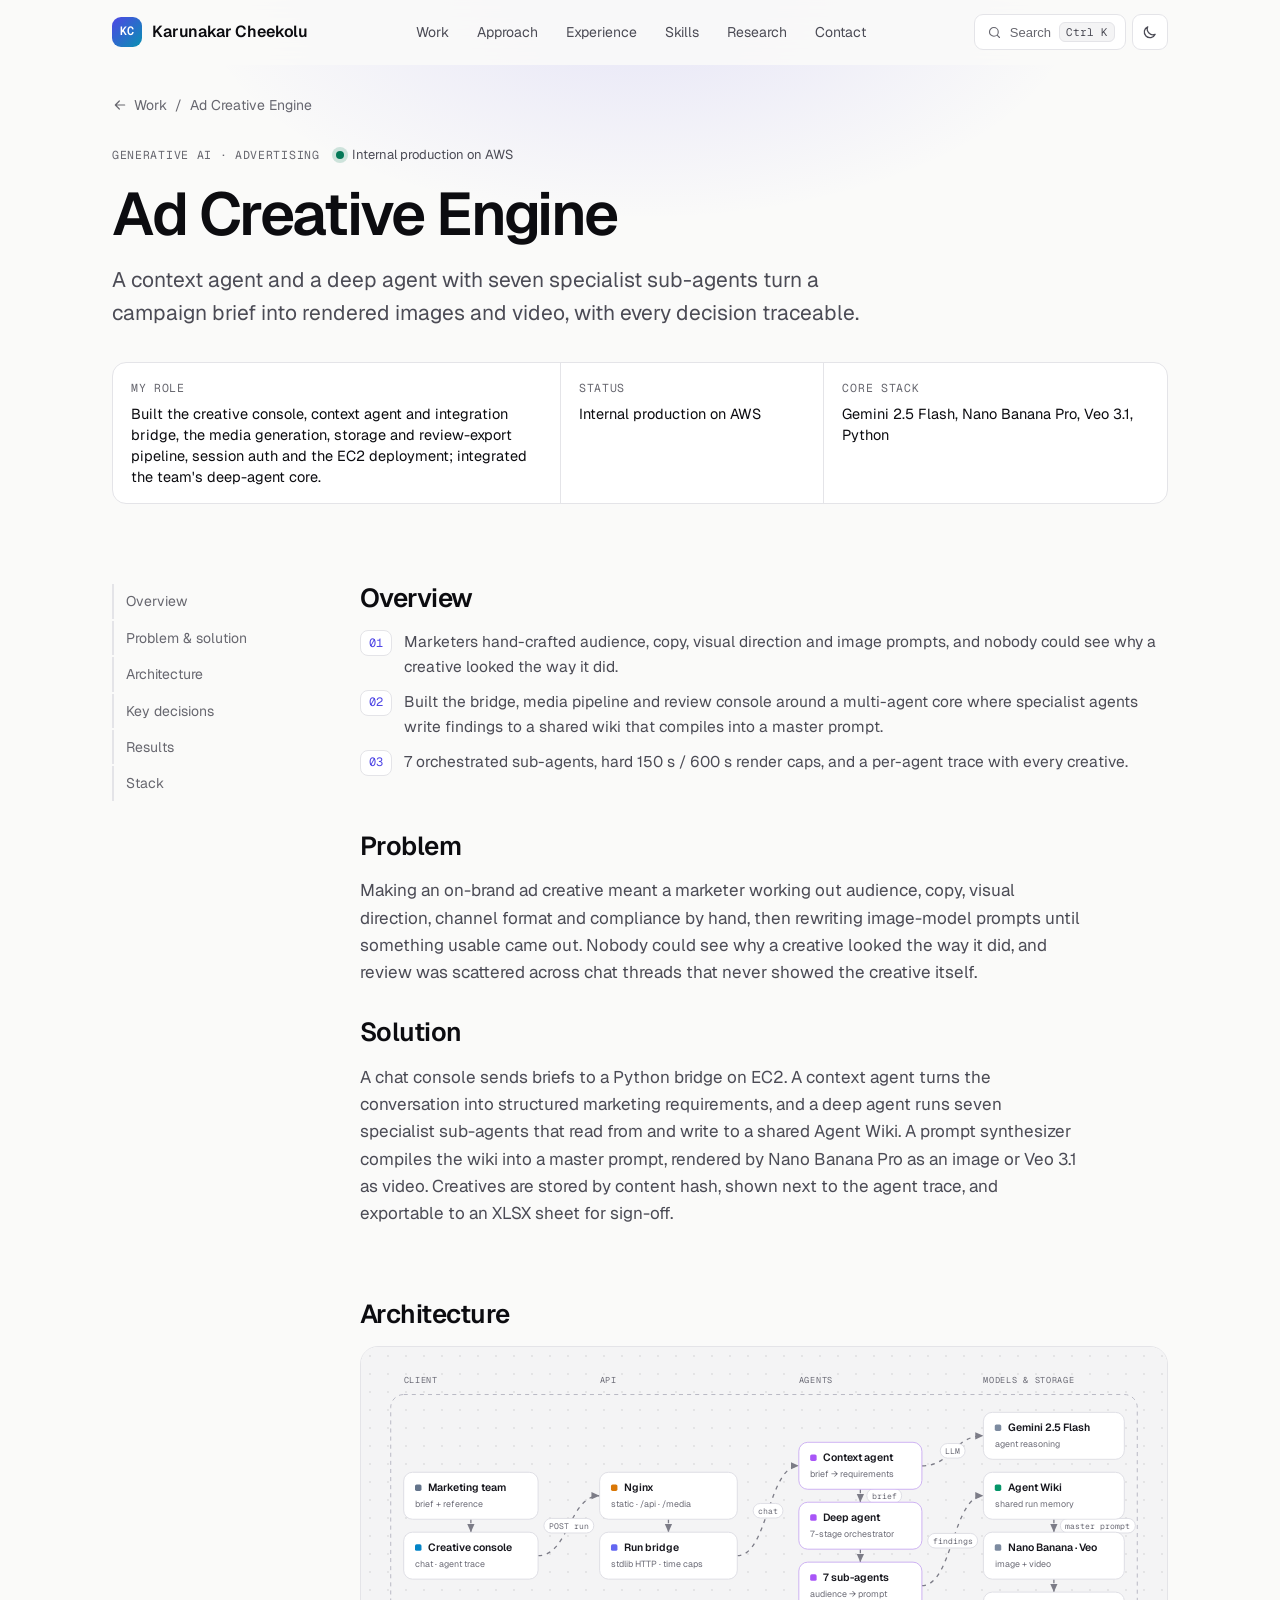
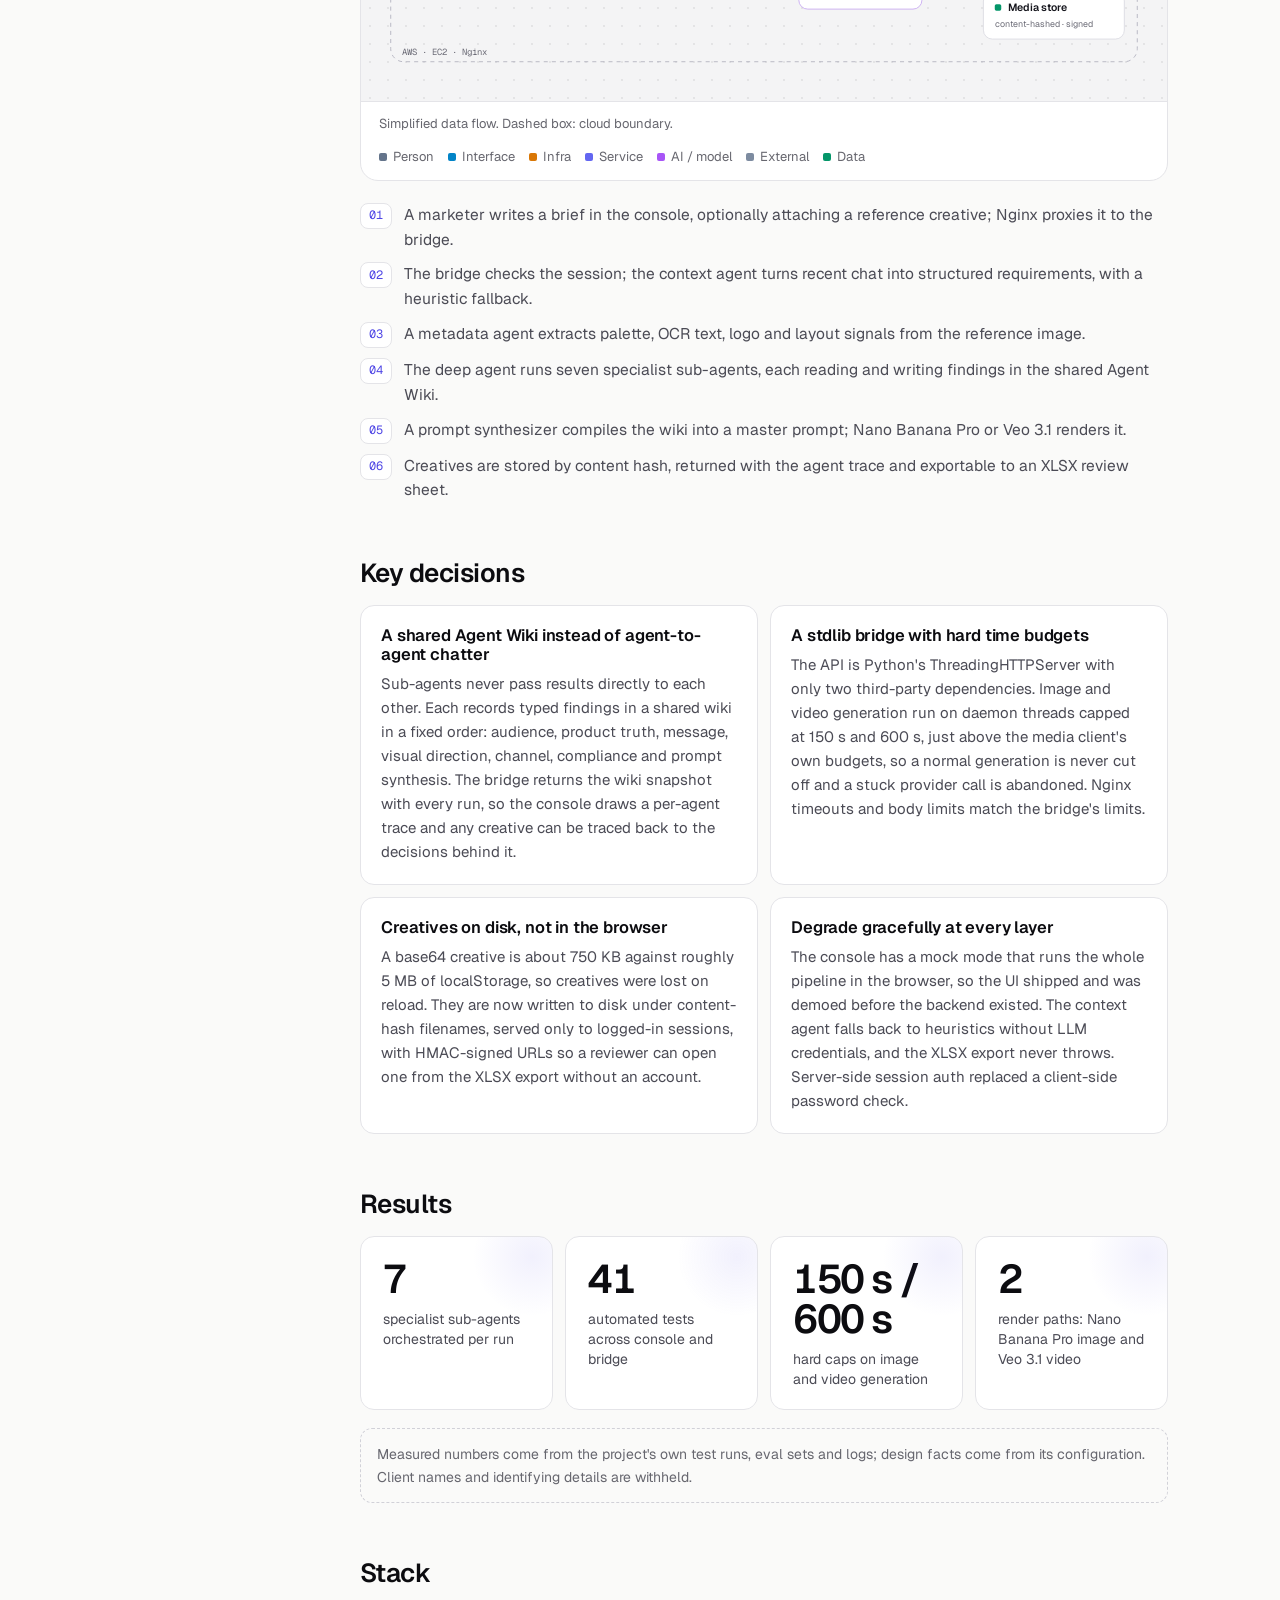
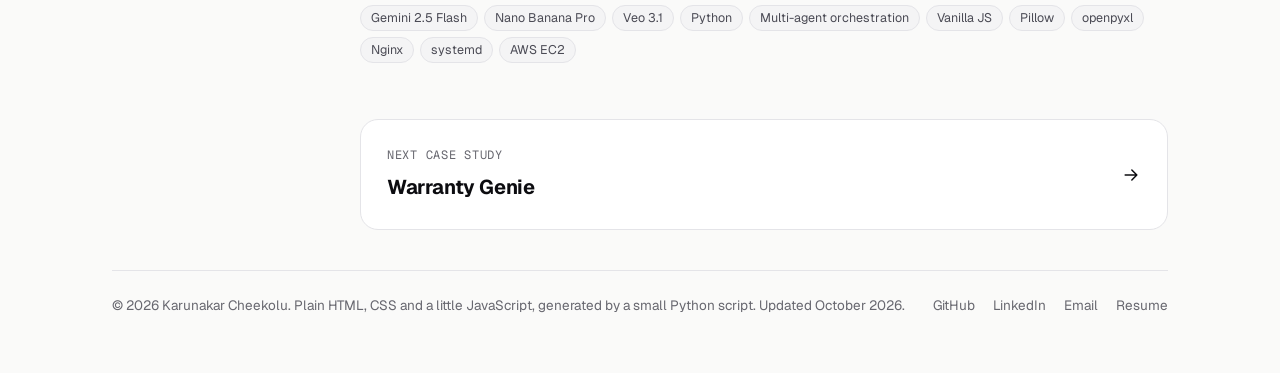
==== work/ad-creative-engine/index.html @ 8e0eed98 "Rebuild portfolio: case studies, architecture diagrams, light/dark theme Replace the placeholder tem" ====
<!doctype html>
<html lang="en" class="no-js">
<head>
<meta charset="utf-8">
<meta name="viewport" content="width=device-width, initial-scale=1">
<script>(function(){var d=document.documentElement;d.className=d.className.replace('no-js','js');var t=null;try{t=new URLSearchParams(location.search).get('theme')||localStorage.getItem('theme');}catch(e){}if(t==='dark'||t==='light'){d.setAttribute('data-theme',t);d.style.colorScheme=t;}setTimeout(function(){if(!window.__kc){d.classList.remove('js');d.classList.add('no-js');}},2500);})();</script>
<title>Ad Creative Engine: multi-agent ads | Karunakar Cheekolu</title>
<meta name="description" content="A context agent and a deep agent with seven specialist sub-agents turn a campaign brief into rendered images and video, with every decision traceable.">
<meta name="author" content="Karunakar Cheekolu">
<link rel="canonical" href="https://karun-ch.github.io/work/ad-creative-engine/">
<meta property="og:url" content="https://karun-ch.github.io/work/ad-creative-engine/">
<meta name="color-scheme" content="light dark">
<meta name="theme-color" media="(prefers-color-scheme: light)" content="#fafaf9">
<meta name="theme-color" media="(prefers-color-scheme: dark)" content="#09090b">
<meta name="referrer" content="strict-origin-when-cross-origin">
<meta property="og:type" content="article">
<meta property="og:site_name" content="Karunakar Cheekolu">
<meta property="og:locale" content="en_US">
<meta property="og:title" content="Ad Creative Engine: A multi-agent pipeline from a one-line brief to review-ready creatives">
<meta property="og:description" content="A context agent and a deep agent with seven specialist sub-agents turn a campaign brief into rendered images and video, with every decision traceable.">
<meta property="og:image" content="https://karun-ch.github.io/assets/og/ad-creative-engine.png">
<meta property="og:image:type" content="image/png">
<meta property="og:image:width" content="1200">
<meta property="og:image:height" content="630">
<meta property="og:image:alt" content="Ad Creative Engine case study by Karunakar Cheekolu">
<meta property="article:published_time" content="2026-10-21">
<meta property="article:modified_time" content="2026-10-21">
<meta property="article:author" content="https://karun-ch.github.io/">
<meta name="twitter:card" content="summary_large_image">
<meta name="twitter:title" content="Ad Creative Engine: A multi-agent pipeline from a one-line brief to review-ready creatives">
<meta name="twitter:description" content="A context agent and a deep agent with seven specialist sub-agents turn a campaign brief into rendered images and video, with every decision traceable.">
<meta name="twitter:image" content="https://karun-ch.github.io/assets/og/ad-creative-engine.png">
<meta name="twitter:image:alt" content="Ad Creative Engine case study by Karunakar Cheekolu">
<link rel="icon" href="/favicon.ico" sizes="48x48">
<link rel="icon" href="/favicon.svg" type="image/svg+xml">
<link rel="apple-touch-icon" href="/apple-touch-icon.png">
<link rel="manifest" href="/site.webmanifest">
<link rel="preconnect" href="https://fonts.googleapis.com">
<link rel="preconnect" href="https://fonts.gstatic.com" crossorigin>
<link rel="preload" as="style" href="https://fonts.googleapis.com/css2?family=Geist:wght@400..700&family=Geist+Mono:wght@400..600&family=Instrument+Serif:ital@1&display=swap" onload="this.onload=null;this.rel='stylesheet'">
<noscript><link rel="stylesheet" href="https://fonts.googleapis.com/css2?family=Geist:wght@400..700&family=Geist+Mono:wght@400..600&family=Instrument+Serif:ital@1&display=swap"></noscript>
<link rel="stylesheet" href="/assets/css/style.css?v=08e295df">
<script type="application/ld+json">{"@context": "https://schema.org", "@graph": [{"@type": "TechArticle", "headline": "Ad Creative Engine: A multi-agent pipeline from a one-line brief to review-ready creatives", "description": "A context agent and a deep agent with seven specialist sub-agents turn a campaign brief into rendered images and video, with every decision traceable.", "url": "https://karun-ch.github.io/work/ad-creative-engine/", "mainEntityOfPage": "https://karun-ch.github.io/work/ad-creative-engine/", "inLanguage": "en", "datePublished": "2026-10-21", "dateModified": "2026-10-21", "image": "https://karun-ch.github.io/assets/og/ad-creative-engine.png", "author": {"@type": "Person", "@id": "https://karun-ch.github.io/#person", "name": "Karunakar Cheekolu", "url": "https://karun-ch.github.io/"}, "about": [{"@type": "Thing", "name": "Generative AI"}, {"@type": "Thing", "name": "Advertising"}], "keywords": ["Gemini 2.5 Flash", "Nano Banana Pro", "Veo 3.1", "Python", "Multi-agent orchestration", "Vanilla JS", "Pillow", "openpyxl", "Nginx", "systemd"]}, {"@type": "BreadcrumbList", "itemListElement": [{"@type": "ListItem", "position": 1, "name": "Home", "item": "https://karun-ch.github.io/"}, {"@type": "ListItem", "position": 2, "name": "Ad Creative Engine", "item": "https://karun-ch.github.io/work/ad-creative-engine/"}]}]}</script>
</head>
<body>
<a class="skip" href="#main">Skip to content</a>
<header class="nav">
  <div class="container nav-inner">
    <a class="brand" href="/" aria-label="Karunakar Cheekolu, home"><span class="brand-mark" aria-hidden="true">KC</span><span>Karunakar Cheekolu</span></a>
    <nav aria-label="Primary"><ul class="nav-links" id="nav-links"><li><a href="/#work" data-section="work">Work</a></li><li><a href="/#approach" data-section="approach">Approach</a></li><li><a href="/#experience" data-section="experience">Experience</a></li><li><a href="/#skills" data-section="skills">Skills</a></li><li><a href="/#writing" data-section="writing">Research</a></li><li><a href="/#contact" data-section="contact">Contact</a></li></ul></nav>
    <div class="nav-actions">
      <button class="kbd-btn" type="button" data-cmdk-open aria-label="Search" aria-keyshortcuts="Control+K Meta+K"><svg viewBox="0 0 24 24" fill="none" stroke="currentColor" stroke-width="1.8" stroke-linecap="round" stroke-linejoin="round" aria-hidden="true"><circle cx="11" cy="11" r="7"/><path d="m20 20-3.5-3.5"/></svg><span class="lbl">Search</span><kbd>Ctrl K</kbd></button>
      <button class="icon-btn" type="button" data-theme-toggle aria-label="Dark theme" aria-pressed="false"><span class="theme-icon-light"><svg viewBox="0 0 24 24" fill="none" stroke="currentColor" stroke-width="1.8" stroke-linecap="round" stroke-linejoin="round" aria-hidden="true"><path d="M20 14.5A8 8 0 0 1 9.5 4 8 8 0 1 0 20 14.5Z"/></svg></span><span class="theme-icon-dark"><svg viewBox="0 0 24 24" fill="none" stroke="currentColor" stroke-width="1.8" stroke-linecap="round" stroke-linejoin="round" aria-hidden="true"><circle cx="12" cy="12" r="4"/><path d="M12 2v2M12 20v2M4.9 4.9l1.4 1.4M17.7 17.7l1.4 1.4M2 12h2M20 12h2M4.9 19.1l1.4-1.4M17.7 6.3l1.4-1.4"/></svg></span></button>
      <button class="icon-btn menu-btn" type="button" data-menu aria-controls="nav-links" aria-expanded="false" aria-label="Menu"><svg viewBox="0 0 24 24" fill="none" stroke="currentColor" stroke-width="1.8" stroke-linecap="round" stroke-linejoin="round" aria-hidden="true"><path d="M4 7h16M4 12h16M4 17h16"/></svg></button>
    </div>
  </div>
</header>
<main id="main">
<div class="container">
  <nav class="crumbs" aria-label="Breadcrumb"><a href="/#work"><svg viewBox="0 0 24 24" fill="none" stroke="currentColor" stroke-width="1.8" stroke-linecap="round" stroke-linejoin="round" aria-hidden="true"><path d="M19 12H5M11 18l-6-6 6-6"/></svg>Work</a><span aria-hidden="true">/</span><span aria-current="page">Ad Creative Engine</span></nav>
  <header class="case-hero">
    <div class="card-top" style="justify-content:flex-start;gap:16px;flex-wrap:wrap"><span class="card-domain">Generative AI · Advertising</span><span class="status"><span class="dot" aria-hidden="true"></span>Internal production on AWS</span></div>
    <h1>Ad Creative Engine</h1>
    <p class="tagline">A context agent and a deep agent with seven specialist sub-agents turn a campaign brief into rendered images and video, with every decision traceable.</p>
    <dl class="case-meta">
      <div><dt>My role</dt><dd>Built the creative console, context agent and integration bridge, the media generation, storage and review-export pipeline, session auth and the EC2 deployment; integrated the team&#x27;s deep-agent core.</dd></div>
      <div><dt>Status</dt><dd>Internal production on AWS</dd></div>
      <div><dt>Core stack</dt><dd>Gemini 2.5 Flash, Nano Banana Pro, Veo 3.1, Python</dd></div>
    </dl>
  </header>
  <div class="case-layout">
    <nav class="toc" aria-label="On this page"><a href="#overview" data-section="overview">Overview</a><a href="#problem" data-section="problem">Problem & solution</a><a href="#architecture" data-section="architecture">Architecture</a><a href="#decisions" data-section="decisions">Key decisions</a><a href="#results" data-section="results">Results</a><a href="#stack" data-section="stack">Stack</a></nav>
    <div>
      <section class="case-section" id="overview" style="padding-top:0"><h2>Overview</h2><ul class="flow" style="margin-top:0"><li>Marketers hand-crafted audience, copy, visual direction and image prompts, and nobody could see why a creative looked the way it did.</li><li>Built the bridge, media pipeline and review console around a multi-agent core where specialist agents write findings to a shared wiki that compiles into a master prompt.</li><li>7 orchestrated sub-agents, hard 150 s / 600 s render caps, and a per-agent trace with every creative.</li></ul></section>
      <section class="case-section" id="problem" style="padding-top:0"><h2>Problem</h2><p>Making an on-brand ad creative meant a marketer working out audience, copy, visual direction, channel format and compliance by hand, then rewriting image-model prompts until something usable came out. Nobody could see why a creative looked the way it did, and review was scattered across chat threads that never showed the creative itself.</p><h2 style="margin-top:32px">Solution</h2><p>A chat console sends briefs to a Python bridge on EC2. A context agent turns the conversation into structured marketing requirements, and a deep agent runs seven specialist sub-agents that read from and write to a shared Agent Wiki. A prompt synthesizer compiles the wiki into a master prompt, rendered by Nano Banana Pro as an image or Veo 3.1 as video. Creatives are stored by content hash, shown next to the agent trace, and exportable to an XLSX sheet for sign-off.</p></section>
      <section class="case-section" id="architecture" style="padding-top:0">
        <h2>Architecture</h2>
        <figure class="figure">
          <div class="figure-body" tabindex="0" role="region" aria-label="Ad Creative Engine architecture diagram, scrolls horizontally on small screens"><svg class="arch" viewBox="0 0 946 388" role="img" aria-labelledby="t-ad-creative-engine d-ad-creative-engine"><title id="t-ad-creative-engine">Ad Creative Engine architecture</title><desc id="d-ad-creative-engine">Data flow: Marketing team (person) to Creative console (interface); Creative console (interface) to Nginx (infrastructure) (POST run); Nginx (infrastructure) to Run bridge (service); Run bridge (service) to Context agent (AI model) (chat); Context agent (AI model) to Deep agent (AI model) (brief); Deep agent (AI model) to 7 sub-agents (AI model); Context agent (AI model) to Gemini 2.5 Flash (external system) (LLM); 7 sub-agents (AI model) to Agent Wiki (data store) (findings); Agent Wiki (data store) to Nano Banana · Veo (external system) (master prompt); Nano Banana · Veo (external system) to Media store (data store).</desc><defs><marker id="arr-ad-creative-engine" viewBox="0 0 10 10" refX="9" refY="5" markerWidth="7" markerHeight="7" orient="auto-start-reverse"><path class="arrow" d="M0 1 L9 5 L0 9 z"/></marker></defs><rect class="boundary" x="12" y="34" width="922" height="330" rx="16"/><text class="boundary-label" x="26" y="356">AWS · EC2 · Nginx</text><text class="layer-name" x="28" y="20">Client</text><text class="layer-name" x="270" y="20">API</text><text class="layer-name" x="516" y="20">Agents</text><text class="layer-name" x="744" y="20">Models &amp; storage</text><path class="edge" d="M111.0,188.0 L111.0,204.0" marker-end="url(#arr-ad-creative-engine)"/><path class="edge" d="M194.0,233.0 C232.0,233.0 232.0,159.0 270.0,159.0" marker-end="url(#arr-ad-creative-engine)"/><g class="edge-label"><rect x="201.2" y="187.0" width="61.6" height="18" rx="9"/><text x="232.0" y="199.5" text-anchor="middle">POST run</text></g><path class="edge" d="M355.0,188.0 L355.0,204.0" marker-end="url(#arr-ad-creative-engine)"/><path class="edge" d="M440.0,233.0 C478.0,233.0 478.0,122.0 516.0,122.0" marker-end="url(#arr-ad-creative-engine)"/><g class="edge-label"><rect x="459.6" y="168.5" width="36.8" height="18" rx="9"/><text x="478.0" y="181.0" text-anchor="middle">chat</text></g><path class="edge" d="M592.0,151.0 L592.0,167.0" marker-end="url(#arr-ad-creative-engine)"/><g class="edge-label"><rect x="600.0" y="150.0" width="43.0" height="18" rx="9"/><text x="621.5" y="162.5" text-anchor="middle">brief</text></g><path class="edge" d="M592.0,225.0 L592.0,241.0" marker-end="url(#arr-ad-creative-engine)"/><path class="edge" d="M668.0,122.0 C706.0,122.0 706.0,85.0 744.0,85.0" marker-end="url(#arr-ad-creative-engine)"/><g class="edge-label"><rect x="690.7" y="94.5" width="30.6" height="18" rx="9"/><text x="706.0" y="107.0" text-anchor="middle">LLM</text></g><path class="edge" d="M668.0,270.0 C706.0,270.0 706.0,159.0 744.0,159.0" marker-end="url(#arr-ad-creative-engine)"/><g class="edge-label"><rect x="675.2" y="205.5" width="61.6" height="18" rx="9"/><text x="706.0" y="218.0" text-anchor="middle">findings</text></g><path class="edge" d="M831.0,188.0 L831.0,204.0" marker-end="url(#arr-ad-creative-engine)"/><g class="edge-label"><rect x="839.0" y="187.0" width="92.6" height="18" rx="9"/><text x="885.3" y="199.5" text-anchor="middle">master prompt</text></g><path class="edge" d="M831.0,262.0 L831.0,278.0" marker-end="url(#arr-ad-creative-engine)"/><g class="node user"><rect class="box" x="28" y="130.0" width="166" height="58" rx="11"/><rect class="k-user" x="42" y="145.0" width="8" height="8" rx="2"/><text class="label" x="58" y="153.5">Marketing team</text><text class="sub" x="42" y="173.0">brief + reference</text></g><g class="node ui"><rect class="box" x="28" y="204.0" width="166" height="58" rx="11"/><rect class="k-ui" x="42" y="219.0" width="8" height="8" rx="2"/><text class="label" x="58" y="227.5">Creative console</text><text class="sub" x="42" y="247.0">chat · agent trace</text></g><g class="node infra"><rect class="box" x="270" y="130.0" width="170" height="58" rx="11"/><rect class="k-infra" x="284" y="145.0" width="8" height="8" rx="2"/><text class="label" x="300" y="153.5">Nginx</text><text class="sub" x="284" y="173.0">static · /api · /media</text></g><g class="node service"><rect class="box" x="270" y="204.0" width="170" height="58" rx="11"/><rect class="k-service" x="284" y="219.0" width="8" height="8" rx="2"/><text class="label" x="300" y="227.5">Run bridge</text><text class="sub" x="284" y="247.0">stdlib HTTP · time caps</text></g><g class="node ai"><rect class="box" x="516" y="93.0" width="152" height="58" rx="11"/><rect class="k-ai" x="530" y="108.0" width="8" height="8" rx="2"/><text class="label" x="546" y="116.5">Context agent</text><text class="sub" x="530" y="136.0">brief → requirements</text></g><g class="node ai"><rect class="box" x="516" y="167.0" width="152" height="58" rx="11"/><rect class="k-ai" x="530" y="182.0" width="8" height="8" rx="2"/><text class="label" x="546" y="190.5">Deep agent</text><text class="sub" x="530" y="210.0">7-stage orchestrator</text></g><g class="node ai"><rect class="box" x="516" y="241.0" width="152" height="58" rx="11"/><rect class="k-ai" x="530" y="256.0" width="8" height="8" rx="2"/><text class="label" x="546" y="264.5">7 sub-agents</text><text class="sub" x="530" y="284.0">audience → prompt</text></g><g class="node external"><rect class="box" x="744" y="56.0" width="174" height="58" rx="11"/><rect class="k-external" x="758" y="71.0" width="8" height="8" rx="2"/><text class="label" x="774" y="79.5">Gemini 2.5 Flash</text><text class="sub" x="758" y="99.0">agent reasoning</text></g><g class="node data"><rect class="box" x="744" y="130.0" width="174" height="58" rx="11"/><rect class="k-data" x="758" y="145.0" width="8" height="8" rx="2"/><text class="label" x="774" y="153.5">Agent Wiki</text><text class="sub" x="758" y="173.0">shared run memory</text></g><g class="node external"><rect class="box" x="744" y="204.0" width="174" height="58" rx="11"/><rect class="k-external" x="758" y="219.0" width="8" height="8" rx="2"/><text class="label" x="774" y="227.5">Nano Banana · Veo</text><text class="sub" x="758" y="247.0">image + video</text></g><g class="node data"><rect class="box" x="744" y="278.0" width="174" height="58" rx="11"/><rect class="k-data" x="758" y="293.0" width="8" height="8" rx="2"/><text class="label" x="774" y="301.5">Media store</text><text class="sub" x="758" y="321.0">content-hashed · signed</text></g></svg></div>
          <figcaption><span>Simplified data flow. Dashed box: cloud boundary.</span><span class="legend"><span><i style="background:var(--k-user)"></i>Person</span><span><i style="background:var(--k-ui)"></i>Interface</span><span><i style="background:var(--k-infra)"></i>Infra</span><span><i style="background:var(--k-service)"></i>Service</span><span><i style="background:var(--k-ai)"></i>AI / model</span><span><i style="background:var(--k-external)"></i>External</span><span><i style="background:var(--k-data)"></i>Data</span></span></figcaption>
        </figure>
        <ol class="flow"><li>A marketer writes a brief in the console, optionally attaching a reference creative; Nginx proxies it to the bridge.</li><li>The bridge checks the session; the context agent turns recent chat into structured requirements, with a heuristic fallback.</li><li>A metadata agent extracts palette, OCR text, logo and layout signals from the reference image.</li><li>The deep agent runs seven specialist sub-agents, each reading and writing findings in the shared Agent Wiki.</li><li>A prompt synthesizer compiles the wiki into a master prompt; Nano Banana Pro or Veo 3.1 renders it.</li><li>Creatives are stored by content hash, returned with the agent trace and exportable to an XLSX review sheet.</li></ol>
      </section>
      <section class="case-section" id="decisions" style="padding-top:0"><h2>Key decisions</h2><div class="decisions"><article class="decision"><h3>A shared Agent Wiki instead of agent-to-agent chatter</h3><p>Sub-agents never pass results directly to each other. Each records typed findings in a shared wiki in a fixed order: audience, product truth, message, visual direction, channel, compliance and prompt synthesis. The bridge returns the wiki snapshot with every run, so the console draws a per-agent trace and any creative can be traced back to the decisions behind it.</p></article><article class="decision"><h3>A stdlib bridge with hard time budgets</h3><p>The API is Python&#x27;s ThreadingHTTPServer with only two third-party dependencies. Image and video generation run on daemon threads capped at 150 s and 600 s, just above the media client&#x27;s own budgets, so a normal generation is never cut off and a stuck provider call is abandoned. Nginx timeouts and body limits match the bridge&#x27;s limits.</p></article><article class="decision"><h3>Creatives on disk, not in the browser</h3><p>A base64 creative is about 750 KB against roughly 5 MB of localStorage, so creatives were lost on reload. They are now written to disk under content-hash filenames, served only to logged-in sessions, with HMAC-signed URLs so a reviewer can open one from the XLSX export without an account.</p></article><article class="decision"><h3>Degrade gracefully at every layer</h3><p>The console has a mock mode that runs the whole pipeline in the browser, so the UI shipped and was demoed before the backend existed. The context agent falls back to heuristics without LLM credentials, and the XLSX export never throws. Server-side session auth replaced a client-side password check.</p></article></div></section>
      <section class="case-section" id="results" style="padding-top:0"><h2>Results</h2><div class="results"><div class="stat"><div class="v">7</div><div class="l">specialist sub-agents orchestrated per run</div></div><div class="stat"><div class="v">41</div><div class="l">automated tests across console and bridge</div></div><div class="stat"><div class="v">150 s / 600 s</div><div class="l">hard caps on image and video generation</div></div><div class="stat"><div class="v">2</div><div class="l">render paths: Nano Banana Pro image and Veo 3.1 video</div></div></div>
        <div class="note">Measured numbers come from the project's own test runs, eval sets and logs; design facts come from its configuration. Client names and identifying details are withheld.</div></section>
      <section class="case-section" id="stack" style="padding-top:0"><h2>Stack</h2><div class="chips"><span class="chip">Gemini 2.5 Flash</span><span class="chip">Nano Banana Pro</span><span class="chip">Veo 3.1</span><span class="chip">Python</span><span class="chip">Multi-agent orchestration</span><span class="chip">Vanilla JS</span><span class="chip">Pillow</span><span class="chip">openpyxl</span><span class="chip">Nginx</span><span class="chip">systemd</span><span class="chip">AWS EC2</span></div></section>
      <a class="next-case" href="/work/warranty-genie/"><span><small>Next case study</small><b>Warranty Genie</b></span><svg viewBox="0 0 24 24" fill="none" stroke="currentColor" stroke-width="1.8" stroke-linecap="round" stroke-linejoin="round" aria-hidden="true"><path d="M5 12h14M13 6l6 6-6 6"/></svg></a>
    </div>
  </div>
</div>
</main>
<footer class="footer">
  <div class="container"><div class="footer-inner">
    <span>© 2026 Karunakar Cheekolu. Plain HTML, CSS and a little JavaScript, generated by a small Python script. Updated October 2026.</span>
    <nav aria-label="Footer"><a href="https://github.com/karun-ch" rel="me noopener">GitHub</a><a href="https://www.linkedin.com/in/karunakar-ch9/" rel="me noopener">LinkedIn</a><a href="mailto:karunakarcheekolu09@gmail.com">Email</a><a href="/assets/Karunakar_Cheekolu_Resume.pdf">Resume</a></nav>
  </div></div>
</footer>
<p class="sr-only" role="status" id="live"></p>
<dialog class="cmdk" id="cmdk" aria-label="Search">
  <input class="cmdk-input" type="text" role="combobox" aria-expanded="true" aria-controls="cmdk-list" aria-autocomplete="list" placeholder="Jump to a case study, section or action…" aria-label="Search pages and actions" autocomplete="off" spellcheck="false">
  <ul class="cmdk-list" id="cmdk-list" role="listbox" aria-label="Results"></ul>
  <p class="sr-only" role="status" id="cmdk-status"></p>
  <div class="cmdk-foot" aria-hidden="true"><span><kbd>↑</kbd> <kbd>↓</kbd> navigate</span><span><kbd>Enter</kbd> open</span><span><kbd>Esc</kbd> close</span></div>
</dialog>
<script type="application/json" id="cmdk-data">[{"label": "Rivvet: Code-cited structural design, deterministic where it matters", "group": "Case study", "href": "/work/rivvet/"}, {"label": "Procurement Agent: An email-driven agent that prepares every step, while humans commit the money", "group": "Case study", "href": "/work/procurement-agent/"}, {"label": "Ad Creative Engine: A multi-agent pipeline from a one-line brief to review-ready creatives", "group": "Case study", "href": "/work/ad-creative-engine/"}, {"label": "Warranty Genie: Claude reads the evidence so reviewers only handle real exceptions", "group": "Case study", "href": "/work/warranty-genie/"}, {"label": "Forward Pricing Intelligence: Auditable forward prices, with an AI assistant that cannot invent a number", "group": "Case study", "href": "/work/forward-pricing/"}, {"label": "Manufacturing AI Agents Hub: Seven governed plant workflows, one hub, every action gated by a named person", "group": "Case study", "href": "/work/agents-hub/"}, {"label": "Selected systems", "group": "Section", "href": "/#work"}, {"label": "How I build", "group": "Section", "href": "/#approach"}, {"label": "Experience", "group": "Section", "href": "/#experience"}, {"label": "Skills", "group": "Section", "href": "/#skills"}, {"label": "Publication, certifications & education", "group": "Section", "href": "/#writing"}, {"label": "Contact", "group": "Section", "href": "/#contact"}, {"label": "Download resume (PDF)", "group": "Action", "href": "/assets/Karunakar_Cheekolu_Resume.pdf"}, {"label": "Copy email address", "group": "Action", "action": "copy-email"}, {"label": "Toggle light / dark theme", "group": "Action", "action": "theme"}, {"label": "GitHub", "group": "Link", "href": "https://github.com/karun-ch"}, {"label": "LinkedIn", "group": "Link", "href": "https://www.linkedin.com/in/karunakar-ch9/"}]</script>
<script type="application/json" id="site-data">{"email": "karunakarcheekolu09@gmail.com"}</script>
<script src="/assets/js/main.js?v=cd06dd9c" defer></script>
</body>
</html>
---- assets/css/style.css ----
/* ==========================================================================
   Karunakar Cheekolu — portfolio
   Design system: tokens → base → layout → components → pages → diagrams
   ========================================================================== */

/* ---------- Tokens (light) ---------- */
:root {
  color-scheme: light;
  --bg: #fafaf9;
  --bg-elev: #ffffff;
  --bg-sunken: #f4f4f5;
  --fg: #0c0c10;
  --fg-muted: #4b4b55;
  --fg-subtle: #67676f;
  --border: #e4e4e8;
  --border-strong: #d1d1d8;
  --accent: #4f46e5;
  --accent-2: #0891b2;
  --accent-soft: rgba(79, 70, 229, 0.08);
  --accent-fg: #ffffff;
  --ring: #4f46e5;
  --shadow: 0 1px 2px rgba(16, 16, 24, 0.04), 0 8px 24px -12px rgba(16, 16, 24, 0.12);
  --shadow-lg: 0 2px 4px rgba(16, 16, 24, 0.04), 0 24px 48px -20px rgba(16, 16, 24, 0.22);
  --grid-dot: rgba(12, 12, 16, 0.07);
  --glow: radial-gradient(60% 60% at 50% 0%, rgba(79, 70, 229, 0.12), transparent 70%);
  --ok: #047857;

  /* diagram palette */
  --d-node-bg: #ffffff;
  --d-node-border: #d9d9e0;
  --d-layer-bg: rgba(12, 12, 16, 0.025);
  --d-edge: #7c7c87;
  --d-text: #16161d;
  --d-sub: #6b6b76;
  --d-boundary: #b8b8c4;
  --k-user: #64748b;
  --k-ui: #0284c7;
  --k-service: #6366f1;
  --k-ai: #a855f7;
  --k-data: #059669;
  --k-infra: #d97706;
  --k-external: #7d8ba0;
  --nav-bg: rgba(250, 250, 249, 0.9);
  --ok-ring: rgba(4, 120, 87, 0.18);
  --infra-ring: rgba(217, 119, 6, 0.18);
  --ai-stroke: #c4a3f0;

  --font-sans: "Geist", "Geist Fallback", ui-sans-serif, system-ui, -apple-system, "Segoe UI", Roboto, sans-serif;
  --font-mono: "Geist Mono", ui-monospace, SFMono-Regular, Menlo, Consolas, monospace;
  --font-serif: "Instrument Serif", ui-serif, Georgia, serif;

  --radius: 14px;
  --radius-sm: 10px;
  --maxw: 1120px;
  --gutter: clamp(16px, 4vw, 32px);
}

/* ---------- Tokens (dark) ---------- */
@media (prefers-color-scheme: dark) {
  :root:not([data-theme="light"]) {
    color-scheme: dark;
    --bg: #09090b;
    --bg-elev: #111115;
    --bg-sunken: #0d0d11;
    --fg: #f5f5f7;
    --fg-muted: #a5a5b0;
    --fg-subtle: #8a8a95;
    --border: #232329;
    --border-strong: #31313a;
    --accent: #8b87ff;
    --accent-2: #22d3ee;
    --accent-soft: rgba(139, 135, 255, 0.1);
    --accent-fg: #0b0b10;
    --ring: #8b87ff;
    --shadow: 0 1px 2px rgba(0, 0, 0, 0.4), 0 8px 24px -12px rgba(0, 0, 0, 0.6);
    --shadow-lg: 0 2px 4px rgba(0, 0, 0, 0.4), 0 24px 48px -20px rgba(0, 0, 0, 0.8);
    --grid-dot: rgba(255, 255, 255, 0.06);
    --glow: radial-gradient(60% 60% at 50% 0%, rgba(139, 135, 255, 0.16), transparent 70%);
    --ok: #34d399;
    --d-node-bg: #15151a;
    --d-node-border: #2c2c34;
    --d-layer-bg: rgba(255, 255, 255, 0.022);
    --d-edge: #686874;
    --d-text: #ececf1;
    --d-sub: #9a9aa6;
    --d-boundary: #3f3f4a;
    --k-ui: #0ea5e9; --k-data: #10b981; --k-infra: #f59e0b; --k-external: #94a3b8;
    --nav-bg: rgba(9, 9, 11, 0.9); --ok-ring: rgba(52, 211, 153, 0.18); --infra-ring: rgba(245, 158, 11, 0.18); --ai-stroke: #6b4a93;
  }
}
:root[data-theme="dark"] {
  color-scheme: dark;
  --bg: #09090b;
  --bg-elev: #111115;
  --bg-sunken: #0d0d11;
  --fg: #f5f5f7;
  --fg-muted: #a5a5b0;
  --fg-subtle: #8a8a95;
  --border: #232329;
  --border-strong: #31313a;
  --accent: #8b87ff;
  --accent-2: #22d3ee;
  --accent-soft: rgba(139, 135, 255, 0.1);
  --accent-fg: #0b0b10;
  --ring: #8b87ff;
  --shadow: 0 1px 2px rgba(0, 0, 0, 0.4), 0 8px 24px -12px rgba(0, 0, 0, 0.6);
  --shadow-lg: 0 2px 4px rgba(0, 0, 0, 0.4), 0 24px 48px -20px rgba(0, 0, 0, 0.8);
  --grid-dot: rgba(255, 255, 255, 0.06);
  --glow: radial-gradient(60% 60% at 50% 0%, rgba(139, 135, 255, 0.16), transparent 70%);
  --ok: #34d399;
  --d-node-bg: #15151a;
  --d-node-border: #2c2c34;
  --d-layer-bg: rgba(255, 255, 255, 0.022);
  --d-edge: #686874;
  --d-text: #ececf1;
  --d-sub: #9a9aa6;
  --d-boundary: #3f3f4a;
    --k-ui: #0ea5e9; --k-data: #10b981; --k-infra: #f59e0b; --k-external: #94a3b8;
    --nav-bg: rgba(9, 9, 11, 0.9); --ok-ring: rgba(52, 211, 153, 0.18); --infra-ring: rgba(245, 158, 11, 0.18); --ai-stroke: #6b4a93;
}

/* ---------- Base ---------- */
*, *::before, *::after { box-sizing: border-box; }
html { -webkit-text-size-adjust: 100%; scroll-behavior: smooth; scroll-padding-top: 84px; }
body {
  margin: 0;
  background: var(--bg);
  color: var(--fg);
  font-family: var(--font-sans);
  font-size: 16px;
  line-height: 1.6;
  -webkit-font-smoothing: antialiased;
  -moz-osx-font-smoothing: grayscale;
  text-rendering: optimizeLegibility;
}
html, body { overflow-x: clip; }
img, svg { display: block; max-width: 100%; }
a { color: inherit; text-decoration: none; }
p { margin: 0 0 1em; }
h1, h2, h3, h4 { margin: 0; line-height: 1.15; letter-spacing: -0.02em; font-weight: 600; }
::selection { background: var(--accent); color: var(--accent-fg); }
:focus-visible { outline: 2px solid var(--ring); outline-offset: 3px; border-radius: 6px; }
@font-face { font-family: "Geist Fallback"; src: local("Arial"); size-adjust: 104%; ascent-override: 92%; descent-override: 24%; line-gap-override: 0%; }
.sr-only { position: absolute; width: 1px; height: 1px; padding: 0; margin: -1px; overflow: hidden; clip: rect(0 0 0 0); white-space: nowrap; border: 0; }
.skip { position: absolute; left: 12px; top: -48px; z-index: 100; background: var(--fg); color: var(--bg); padding: 8px 14px; border-radius: 8px; font-weight: 500; }
.skip:focus { top: 12px; }
.mono { font-family: var(--font-mono); }
.serif { font-family: var(--font-serif); font-weight: 400; font-style: italic; letter-spacing: -0.01em; }
.muted { color: var(--fg-muted); }

/* ---------- Layout ---------- */
.container { width: 100%; max-width: var(--maxw); margin: 0 auto; padding: 0 var(--gutter); }
section { padding: clamp(56px, 9vw, 112px) 0 0; }
.section-head { display: flex; align-items: end; justify-content: space-between; gap: 24px; margin-bottom: 28px; flex-wrap: wrap; }
.eyebrow { font-family: var(--font-mono); font-size: 12px; letter-spacing: 0.08em; text-transform: uppercase; color: var(--fg-subtle); margin-bottom: 10px; display: inline-flex; align-items: center; gap: 8px; }
.eyebrow::before { content: ""; width: 18px; height: 1px; background: var(--border-strong); }
.section-title { font-size: clamp(28px, 4vw, 40px); }
.section-lede { color: var(--fg-muted); max-width: 560px; margin: 0; }

/* ---------- Nav ---------- */
.nav {
  position: sticky; top: 0; z-index: 50;
  backdrop-filter: saturate(180%) blur(14px);
  -webkit-backdrop-filter: saturate(180%) blur(14px);
  background: var(--nav-bg);
  border-bottom: 1px solid transparent;
  transition: border-color 0.2s ease;
}
.nav.scrolled { border-bottom-color: var(--border); }
@supports not ((backdrop-filter: blur(1px)) or (-webkit-backdrop-filter: blur(1px))) { .nav { background: var(--bg); } }
.nav-inner { display: flex; align-items: center; justify-content: space-between; height: 64px; gap: 16px; }
.brand { display: inline-flex; align-items: center; gap: 10px; font-weight: 600; letter-spacing: -0.01em; white-space: nowrap; }
.brand-mark {
  width: 30px; height: 30px; border-radius: 9px; display: grid; place-items: center;
  background: linear-gradient(135deg, var(--accent), var(--accent-2));
  color: #fff; font-family: var(--font-mono); font-size: 12px; font-weight: 600; letter-spacing: 0;
}
.nav-links { display: flex; align-items: center; gap: 4px; list-style: none; margin: 0; padding: 0; }
.nav-links a { padding: 8px 12px; border-radius: 8px; font-size: 14px; color: var(--fg-muted); transition: color 0.15s, background 0.15s; }
.nav-links a:hover, .nav-links a[aria-current="true"] { color: var(--fg); background: var(--bg-sunken); }
.nav-actions { display: flex; align-items: center; gap: 6px; }
.icon-btn {
  display: inline-grid; place-items: center; width: 36px; height: 36px; border-radius: 9px;
  border: 1px solid var(--border); background: var(--bg-elev); color: var(--fg-muted); cursor: pointer;
  transition: color 0.15s, border-color 0.15s, transform 0.15s;
}
.icon-btn:hover { color: var(--fg); border-color: var(--border-strong); }
.icon-btn svg { width: 17px; height: 17px; }
.kbd-btn { display: inline-flex; align-items: center; gap: 8px; height: 36px; padding: 0 10px 0 12px; border-radius: 9px; border: 1px solid var(--border); background: var(--bg-elev); color: var(--fg-subtle); font-size: 13px; cursor: pointer; }
.kbd-btn:hover { color: var(--fg); border-color: var(--border-strong); }
.kbd-btn svg { width: 15px; height: 15px; flex: none; }
html:not(.has-cmdk) .kbd-btn { display: none; }
kbd { white-space: nowrap; font-family: var(--font-mono); font-size: 11px; padding: 2px 6px; border-radius: 6px; border: 1px solid var(--border); background: var(--bg-sunken); color: var(--fg-muted); }
.theme-icon-dark { display: none; }
:root[data-theme="dark"] .theme-icon-dark { display: block; }
:root[data-theme="dark"] .theme-icon-light { display: none; }
@media (prefers-color-scheme: dark) {
  :root:not([data-theme="light"]) .theme-icon-dark { display: block; }
  :root:not([data-theme="light"]) .theme-icon-light { display: none; }
}
.menu-btn { display: none; }

/* ---------- Buttons & chips ---------- */
.btn {
  display: inline-flex; align-items: center; gap: 8px; height: 44px; padding: 0 18px; border-radius: 11px;
  font-size: 15px; font-weight: 500; border: 1px solid var(--border); background: var(--bg-elev); color: var(--fg);
  cursor: pointer; transition: transform 0.15s ease, box-shadow 0.15s ease, border-color 0.15s, background 0.15s;
}
.btn:hover { border-color: var(--border-strong); transform: translateY(-1px); box-shadow: var(--shadow); }
.btn svg { width: 16px; height: 16px; }
.btn-primary { background: var(--fg); color: var(--bg); border-color: var(--fg); }
.btn-primary:hover { border-color: var(--fg); }
.chip {
  display: inline-flex; align-items: center; height: 26px; padding: 0 10px; border-radius: 999px;
  font-size: 12.5px; color: var(--fg-muted); background: var(--bg-sunken); border: 1px solid var(--border); white-space: nowrap; max-width: 100%;
}
.chips { display: flex; flex-wrap: wrap; gap: 6px; }
.status { display: inline-flex; align-items: center; gap: 8px; font-size: 13px; color: var(--fg-muted); }
.status .dot { width: 8px; height: 8px; border-radius: 50%; background: var(--ok); box-shadow: 0 0 0 4px var(--ok-ring); }
.status.pilot .dot { background: var(--k-infra); box-shadow: 0 0 0 4px var(--infra-ring); }

/* ---------- Hero ---------- */
.hero { position: relative; padding: clamp(48px, 9vw, 104px) 0 clamp(24px, 4vw, 40px); isolation: isolate; }
.hero::before {
  content: ""; position: absolute; inset: -64px 0 0; z-index: -1;
  background-image: radial-gradient(var(--grid-dot) 1px, transparent 1px);
  background-size: 22px 22px;
  mask-image: radial-gradient(70% 60% at 50% 30%, #000 40%, transparent 85%);
  -webkit-mask-image: radial-gradient(70% 60% at 50% 30%, #000 40%, transparent 85%);
}
.hero::after { content: ""; position: absolute; inset: -64px 0 0; z-index: -1; background: var(--glow); pointer-events: none; }
.hero-grid { display: grid; grid-template-columns: minmax(0, 1.25fr) minmax(0, 1fr); gap: clamp(28px, 5vw, 64px); align-items: center; }
.hero-badge {
  display: inline-flex; align-items: center; gap: 10px; padding: 6px 12px 6px 8px; border-radius: 999px;
  border: 1px solid var(--border); background: var(--bg-elev); font-size: 13px; color: var(--fg-muted); box-shadow: var(--shadow);
}
.hero-badge .pill { font-family: var(--font-mono); font-size: 11px; padding: 2px 8px; border-radius: 999px; background: var(--accent-soft); color: var(--accent); }
.hero h1 { font-size: clamp(40px, 7vw, 72px); letter-spacing: -0.035em; margin: 22px 0 18px; font-weight: 600; }
.hero h1 .serif { font-size: 1.08em; background: linear-gradient(120deg, var(--accent), var(--accent-2)); -webkit-background-clip: text; background-clip: text; color: transparent; padding-right: 0.06em; }
.hero-lede { font-size: clamp(17px, 2vw, 19px); color: var(--fg-muted); max-width: 560px; margin-bottom: 28px; }
.hero-cta { display: flex; flex-wrap: wrap; gap: 10px; margin-bottom: 28px; }
.hero-sub { font-size: 14.5px; color: var(--fg-subtle); margin: -12px 0 26px; }
.hero-meta { display: flex; flex-wrap: wrap; align-items: center; gap: 18px; color: var(--fg-subtle); font-size: 14px; }
.hero-meta a { display: inline-flex; align-items: center; gap: 7px; color: var(--fg-muted); transition: color 0.15s; }
.hero-meta a:hover { color: var(--fg); }
.hero-meta svg { width: 16px; height: 16px; }

/* hero visual: live agent pipeline */
.pipeline {
  position: relative; border: 1px solid var(--border); border-radius: 18px; background: var(--bg-elev);
  box-shadow: var(--shadow-lg); overflow: hidden;
}
.pipeline-bar { display: flex; align-items: center; gap: 8px; padding: 11px 14px; border-bottom: 1px solid var(--border); font-family: var(--font-mono); font-size: 12px; color: var(--fg-subtle); }
.pipeline-bar i { width: 10px; height: 10px; border-radius: 50%; background: var(--border-strong); display: inline-block; }
.pipeline-bar span { margin-left: 6px; }
.pipeline-body { padding: 18px; }
.trace { list-style: none; margin: 0; padding: 0; font-family: var(--font-mono); font-size: 12.5px; }
.trace li { display: grid; grid-template-columns: 18px 1fr auto; align-items: center; gap: 10px; padding: 9px 10px; border-radius: 9px; color: var(--fg-muted); transition: opacity 0.4s ease, transform 0.4s ease, background 0.4s; }
.trace li .k { transition: opacity 0.4s ease; }
.js .trace li .k { opacity: 0.3; }
.js .trace li.on .k { opacity: 1; }
.trace li.active { background: var(--accent-soft); color: var(--fg); }
.trace .k { width: 8px; height: 8px; border-radius: 2px; justify-self: center; }
.trace .t { color: var(--fg-subtle); font-size: 11.5px; }
.pipeline-foot { display: flex; justify-content: space-between; gap: 12px; padding: 12px 18px; border-top: 1px dashed var(--border); font-family: var(--font-mono); font-size: 11.5px; color: var(--fg-subtle); }
.pipeline-foot b { color: var(--ok); font-weight: 500; }

/* ---------- Stats bento ---------- */
.bento { display: grid; grid-template-columns: repeat(6, minmax(0, 1fr)); gap: 12px; margin-top: clamp(36px, 6vw, 64px); }
.stat {
  grid-column: span 2; position: relative; padding: 22px 22px 20px; border-radius: var(--radius);
  border: 1px solid var(--border); background: var(--bg-elev); overflow: hidden;
}
.stat.wide { grid-column: span 3; }
.stat .v { font-family: var(--font-sans); font-variant-numeric: tabular-nums; font-size: clamp(30px, 4vw, 40px); font-weight: 600; letter-spacing: -0.035em; line-height: 1; }
.stat .v small { font-size: 0.55em; color: var(--fg-subtle); font-weight: 500; margin-left: 2px; }
.stat .l { margin-top: 10px; color: var(--fg-muted); font-size: 14px; line-height: 1.45; }
.stat::after { content: ""; position: absolute; right: -40px; top: -40px; width: 120px; height: 120px; border-radius: 50%; background: radial-gradient(circle, var(--accent-soft), transparent 70%); }

/* ---------- Work cards ---------- */
.work-grid { display: grid; grid-template-columns: repeat(2, minmax(0, 1fr)); gap: 16px; }
.card {
  position: relative; display: flex; flex-direction: column; border-radius: 18px; border: 1px solid var(--border);
  background: var(--bg-elev); overflow: hidden; transition: transform 0.2s ease, box-shadow 0.2s ease, border-color 0.2s;
}
.card:hover { transform: translateY(-3px); box-shadow: var(--shadow-lg); border-color: var(--border-strong); }
.card-visual {
  position: relative; aspect-ratio: 16 / 8.2; background: var(--bg-sunken); border-bottom: 1px solid var(--border);
  display: grid; place-items: center; padding: 14px 16px; overflow: hidden;
}
.card-visual::before { content: ""; position: absolute; inset: 0; background-image: radial-gradient(var(--grid-dot) 1px, transparent 1px); background-size: 16px 16px; }
.card-visual svg { position: relative; width: 100%; height: 100%; }
.card-body { display: flex; flex-direction: column; gap: 10px; padding: 20px 22px 22px; flex: 1; }
.card-top { display: flex; align-items: center; justify-content: space-between; gap: 12px; }
.card-domain { font-family: var(--font-mono); font-size: 11.5px; letter-spacing: 0.06em; text-transform: uppercase; color: var(--fg-subtle); }
.card h3 { font-size: 21px; }
.card p { color: var(--fg-muted); margin: 0; font-size: 15px; }
.card .chips { margin-top: auto; padding-top: 6px; }
.card-link::after { content: ""; position: absolute; inset: 0; border-radius: inherit; }
.card-arrow { display: inline-flex; align-items: center; gap: 6px; font-size: 14px; color: var(--fg); font-weight: 500; }
.card-arrow svg { width: 15px; height: 15px; transition: transform 0.2s; }
.card:hover .card-arrow svg { transform: translateX(3px); }
.card-metrics { display: flex; gap: 18px; flex-wrap: wrap; font-size: 13px; color: var(--fg-subtle); }
.card-metrics b { color: var(--fg); font-family: var(--font-sans); font-variant-numeric: tabular-nums; font-weight: 600; font-size: 15px; margin-right: 4px; }

/* more work list */
.more { margin-top: 28px; border: 1px solid var(--border); border-radius: 18px; background: var(--bg-elev); overflow: hidden; }
.more-head h3 { font-size: 16px; letter-spacing: -0.01em; }
.more-head { padding: 16px 22px; border-bottom: 1px solid var(--border); font-weight: 600; display: flex; align-items: center; justify-content: space-between; gap: 12px; }
.more-row { display: grid; grid-template-columns: 250px minmax(0, 1fr) 190px; gap: 24px; align-items: baseline; padding: 16px 22px; border-bottom: 1px solid var(--border); }
.more-row:last-child { border-bottom: 0; }
.more-row h4 { font-size: 15.5px; font-weight: 600; letter-spacing: -0.01em; }
.more-row p { margin: 0; color: var(--fg-muted); font-size: 14.5px; }
.more-row .tag { font-family: var(--font-mono); font-size: 12px; color: var(--fg-subtle); text-align: right; }

/* ---------- Experience timeline ---------- */
.timeline { position: relative; display: grid; gap: 14px; }
.job {
  display: grid; grid-template-columns: 200px minmax(0, 1fr); gap: 28px; padding: 24px; border-radius: 18px;
  border: 1px solid var(--border); background: var(--bg-elev);
}
.job-when { font-family: var(--font-mono); font-size: 13px; color: var(--fg-subtle); padding-top: 3px; }
.job-when .now { display: inline-flex; align-items: center; gap: 6px; margin-top: 8px; color: var(--ok); }
.job-when .now::before { content: ""; width: 6px; height: 6px; border-radius: 50%; background: currentColor; }
.job h3 { font-size: 19px; }
.job .org { color: var(--fg-muted); margin: 4px 0 12px; font-size: 15px; }
.job ul { margin: 0; padding: 0; list-style: none; display: grid; gap: 8px; }
.job li { position: relative; padding-left: 20px; color: var(--fg-muted); font-size: 15px; line-height: 1.55; }
.job li::before { content: ""; position: absolute; left: 2px; top: 0.72em; width: 8px; height: 2px; border-radius: 1px; background: var(--accent); }
.job.compact { padding: 18px 24px; }

/* ---------- Skills ---------- */
.skills { display: grid; grid-template-columns: repeat(3, minmax(0, 1fr)); gap: 14px; }
.skill-group { padding: 20px; border-radius: var(--radius); border: 1px solid var(--border); background: var(--bg-elev); }
.skill-group h3 { font-size: 15px; font-weight: 600; margin-bottom: 12px; display: flex; align-items: center; gap: 10px; }
.skill-group h3 i { width: 8px; height: 8px; border-radius: 2px; display: inline-block; }

/* ---------- Writing & certs ---------- */
.split { display: grid; grid-template-columns: minmax(0, 1.4fr) minmax(0, 1fr); gap: 14px; }
.paper, .certs { padding: 24px; border-radius: 18px; border: 1px solid var(--border); background: var(--bg-elev); }
.paper .venue { font-family: var(--font-mono); font-size: 12px; color: var(--fg-subtle); letter-spacing: 0.04em; text-transform: uppercase; }
.paper h3 { font-size: 20px; margin: 10px 0 10px; }
.paper p { color: var(--fg-muted); font-size: 15px; }
.link { display: inline-flex; align-items: center; gap: 6px; color: var(--accent); font-weight: 500; font-size: 14.5px; }
.link:hover { text-decoration: underline; text-underline-offset: 3px; }
.link svg { width: 14px; height: 14px; }
.cert { display: flex; align-items: center; gap: 14px; padding: 12px 0; border-bottom: 1px solid var(--border); }
.cert:last-child { border-bottom: 0; padding-bottom: 0; }
.cert:first-of-type { padding-top: 4px; }
.cert img { width: 56px; height: 56px; object-fit: contain; flex: none; }
.cert b { display: block; font-weight: 600; font-size: 15px; line-height: 1.35; }
.cert span { font-size: 13.5px; color: var(--fg-subtle); }
.edu { margin-top: 14px; display: grid; grid-template-columns: repeat(2, minmax(0, 1fr)); gap: 14px; }
.edu > div { padding: 20px 24px; border-radius: 18px; border: 1px solid var(--border); background: var(--bg-elev); }
.edu b { display: block; font-size: 16px; }
.edu span { color: var(--fg-muted); font-size: 14.5px; }
.edu .yr { font-family: var(--font-mono); font-size: 12.5px; color: var(--fg-subtle); float: right; margin-left: 12px; }

/* ---------- Contact ---------- */
.contact {
  position: relative; margin-top: clamp(56px, 9vw, 112px); padding: clamp(36px, 6vw, 64px); border-radius: 24px;
  border: 1px solid var(--border); background: var(--bg-elev); overflow: hidden; text-align: center; isolation: isolate;
}
.contact::before { content: ""; position: absolute; inset: 0; z-index: -1; background: var(--glow); }
.contact h2 { font-size: clamp(30px, 5vw, 48px); letter-spacing: -0.03em; }
.contact p { color: var(--fg-muted); max-width: 520px; margin: 14px auto 26px; }
.contact .hero-cta { justify-content: center; margin-bottom: 0; }
.contact .btn { max-width: 100%; height: auto; min-height: 44px; padding-block: 10px; overflow-wrap: anywhere; }
.copy-ok { color: var(--ok) !important; border-color: var(--ok) !important; }

/* ---------- Footer ---------- */
.footer { padding: 40px 0 56px; color: var(--fg-subtle); font-size: 13.5px; }
.footer-inner { display: flex; justify-content: space-between; gap: 16px; flex-wrap: wrap; border-top: 1px solid var(--border); padding-top: 24px; }
.crumbs svg { width: 16px; height: 16px; }
.crumbs a { display: inline-flex; align-items: center; gap: 6px; min-height: 24px; }
.footer a:hover { color: var(--fg); }
.footer nav { display: flex; gap: 18px; flex-wrap: wrap; }

/* ---------- Reveal animation ---------- */
.js .reveal { opacity: 0; translate: 0 14px; transition: opacity 0.6s ease, translate 0.6s ease; }
.js .reveal.in { opacity: 1; translate: none; }
.js .card.reveal { transition: opacity 0.6s ease, translate 0.6s ease, transform 0.2s ease, box-shadow 0.2s ease, border-color 0.2s; }

/* ---------- Command palette ---------- */
.cmdk:not([open]) { display: none; }
.cmdk[open] { display: flex; flex-direction: column; }
.cmdk {
  max-height: calc(100dvh - 2 * min(12vh, 80px));
  width: min(560px, calc(100vw - 32px)); padding: 0; border: 1px solid var(--border); border-radius: 16px;
  background: var(--bg-elev); color: var(--fg); box-shadow: var(--shadow-lg); margin-top: min(12vh, 80px);
}
.cmdk::backdrop { background: rgba(8, 8, 12, 0.45); backdrop-filter: blur(3px); }
.cmdk-input { width: 100%; height: 54px; border: 0; border-bottom: 1px solid var(--border); background: transparent; color: var(--fg); padding: 0 18px; font: inherit; font-size: 16px; outline: none; }
.cmdk-input::placeholder { color: var(--fg-subtle); opacity: 1; }
.cmdk-input:focus-visible { box-shadow: inset 0 -2px 0 var(--accent); outline: none; }
.cmdk-list { list-style: none; margin: 0; padding: 8px; max-height: 360px; overflow-y: auto; flex: 1 1 auto; min-height: 0; }
.cmdk-list li { display: flex; align-items: center; justify-content: space-between; gap: 12px; padding: 10px 12px; border-radius: 9px; cursor: pointer; font-size: 14.5px; color: var(--fg-muted); }
.cmdk-list li[aria-selected="true"] { background: var(--bg-sunken); color: var(--fg); }
.cmdk-list li .g { font-family: var(--font-mono); font-size: 11.5px; color: var(--fg-subtle); }
.cmdk-empty { padding: 18px; color: var(--fg-subtle); font-size: 14px; text-align: center; }
.cmdk-foot { display: flex; gap: 14px; padding: 10px 14px; border-top: 1px solid var(--border); font-size: 12px; color: var(--fg-subtle); }

/* ---------- Case study page ---------- */
.crumbs { display: flex; align-items: center; gap: 8px; font-size: 14px; color: var(--fg-subtle); padding-top: 28px; }
.crumbs a:hover { color: var(--fg); }
.case-hero { padding: 28px 0 8px; position: relative; isolation: isolate; }
.case-hero::after { content: ""; position: absolute; inset: -120px 0 0; z-index: -1; background: var(--glow); pointer-events: none; }
.case-hero h1 { font-size: clamp(36px, 6vw, 60px); letter-spacing: -0.035em; margin: 14px 0 14px; }
.case-hero .tagline { font-size: clamp(18px, 2.2vw, 21px); color: var(--fg-muted); max-width: 760px; margin: 0; }
.case-meta { display: grid; grid-template-columns: minmax(0, 1.7fr) minmax(0, 1fr) minmax(0, 1.3fr); gap: 0; margin-top: 32px; border: 1px solid var(--border); border-radius: var(--radius); background: var(--bg-elev); overflow: hidden; }
.case-meta > div { padding: 16px 18px; border-right: 1px solid var(--border); }
.case-meta > div:last-child { border-right: 0; }
.case-meta dt { font-family: var(--font-mono); font-size: 11.5px; letter-spacing: 0.06em; text-transform: uppercase; color: var(--fg-subtle); margin-bottom: 6px; }
.case-meta dd { margin: 0; font-size: 14.5px; line-height: 1.45; }
.results { display: grid; grid-template-columns: repeat(auto-fit, minmax(170px, 1fr)); gap: 12px; margin-top: 12px; }
.results .stat { grid-column: auto; }
.case-layout { display: grid; grid-template-columns: 200px minmax(0, 1fr); gap: 48px; margin-top: 56px; align-items: start; }
.toc { position: sticky; top: 96px; display: grid; gap: 2px; font-size: 14px; }
.toc a { padding: 6px 12px; border-left: 2px solid var(--border); color: var(--fg-subtle); transition: color 0.15s, border-color 0.15s; }
.toc a:hover { color: var(--fg); }
.toc a[aria-current="true"] { color: var(--fg); border-left-color: var(--accent); }
.case-section { padding: 0 0 56px; }
.case-section h2 { font-size: 26px; margin-bottom: 16px; }
.case-section > p { color: var(--fg-muted); font-size: 17px; max-width: 720px; }
.figure { margin: 8px 0 0; border: 1px solid var(--border); border-radius: 18px; background: var(--bg-elev); overflow: hidden; }
.figure-body { position: relative; padding: 20px; overflow-x: auto; background: radial-gradient(var(--grid-dot) 1px, transparent 1px) 0 0 / 18px 18px local, var(--bg-sunken); }
.figure-body svg { position: relative; min-width: 720px; width: 100%; height: auto; }
.figure figcaption { display: flex; flex-wrap: wrap; justify-content: space-between; gap: 12px; padding: 12px 18px; border-top: 1px solid var(--border); font-size: 13px; color: var(--fg-subtle); }
.legend { display: flex; flex-wrap: wrap; gap: 14px; }
.legend span { display: inline-flex; align-items: center; gap: 6px; }
.legend i { width: 8px; height: 8px; border-radius: 2px; display: inline-block; }
.flow { list-style: none; counter-reset: step; margin: 22px 0 0; padding: 0; display: grid; gap: 10px; }
.flow li { counter-increment: step; display: grid; grid-template-columns: 32px 1fr; gap: 12px; align-items: start; color: var(--fg-muted); font-size: 15.5px; }
.flow li::before { content: counter(step, decimal-leading-zero); font-family: var(--font-mono); font-size: 12px; color: var(--accent); border: 1px solid var(--border); border-radius: 8px; height: 26px; display: grid; place-items: center; background: var(--bg-elev); }
.decisions { display: grid; grid-template-columns: repeat(2, minmax(0, 1fr)); gap: 12px; }
.decision { padding: 20px; border-radius: var(--radius); border: 1px solid var(--border); background: var(--bg-elev); }
.decision h3 { font-size: 16.5px; margin-bottom: 8px; letter-spacing: -0.01em; }
.decision p { color: var(--fg-muted); font-size: 15px; margin: 0; }
.note { margin-top: 18px; padding: 14px 16px; border-radius: 12px; border: 1px dashed var(--border-strong); color: var(--fg-subtle); font-size: 14px; }
.next-case { display: flex; justify-content: space-between; align-items: center; gap: 20px; padding: 26px; border-radius: 18px; border: 1px solid var(--border); background: var(--bg-elev); transition: border-color 0.2s, transform 0.2s, box-shadow 0.2s; }
.next-case:hover { border-color: var(--border-strong); transform: translateY(-2px); box-shadow: var(--shadow); }
.next-case small { display: block; font-family: var(--font-mono); font-size: 12px; color: var(--fg-subtle); text-transform: uppercase; letter-spacing: 0.06em; margin-bottom: 6px; }
.next-case b { font-size: 20px; letter-spacing: -0.02em; }
.next-case svg { width: 20px; height: 20px; }

/* ---------- 404 ---------- */
.notfound { min-height: 70vh; display: grid; place-items: center; text-align: center; }
.notfound h1 { font-size: clamp(64px, 14vw, 140px); letter-spacing: -0.05em; }

/* ==========================================================================
   Architecture diagrams (generated SVG; colours come from tokens above)
   ========================================================================== */
.arch .layer-bg { fill: var(--d-layer-bg); }
.arch .layer-name { fill: var(--d-sub); font-family: var(--font-mono); font-size: 10.5px; letter-spacing: 0.08em; text-transform: uppercase; }
.arch .boundary { fill: none; stroke: var(--d-boundary); stroke-width: 1.2; stroke-dasharray: 5 5; }
.arch .boundary-label { fill: var(--d-sub); font-family: var(--font-mono); font-size: 11px; }
.arch .node rect.box { fill: var(--d-node-bg); stroke: var(--d-node-border); stroke-width: 1; }
.arch .node .label { fill: var(--d-text); font-family: var(--font-sans); font-size: 13px; font-weight: 600; }
.arch .node .sub { fill: var(--d-sub); font-family: var(--font-sans); font-size: 11px; }
.arch .edge { fill: none; stroke: var(--d-edge); stroke-width: 1.6; }
.arch .edge-label rect { fill: var(--d-node-bg); stroke: var(--d-node-border); }
.arch .edge-label text { fill: var(--d-sub); font-family: var(--font-mono); font-size: 10px; }
.arch .arrow { fill: var(--d-edge); }
.arch .k-user { fill: var(--k-user); } .arch .k-ui { fill: var(--k-ui); } .arch .k-service { fill: var(--k-service); }
.arch .k-ai { fill: var(--k-ai); } .arch .k-data { fill: var(--k-data); } .arch .k-infra { fill: var(--k-infra); } .arch .k-external { fill: var(--k-external); }
.arch .node.ai rect.box { stroke: var(--ai-stroke); }
.figure .arch .edge { stroke-dasharray: 5 6; animation: flow 1.6s linear 3; }
@keyframes flow { to { stroke-dashoffset: -22; } }
/* thumbnails: simplify */
.card-visual .arch .sub, .card-visual .arch .edge-label, .card-visual .arch .layer-name, .card-visual .arch .boundary-label { display: none; }
.card-visual .arch .node .label { font-size: 14px; }

/* ---------- Responsive ---------- */
.case-layout > div { min-width: 0; }
@media (max-width: 1100px) {
  .case-layout { grid-template-columns: minmax(0, 1fr); gap: 0; }
  .toc { display: none; }
}
@media (max-width: 960px) {
  .nav-links { display: none; position: absolute; top: 64px; left: 0; right: 0; flex-direction: column; align-items: stretch; padding: 10px var(--gutter) 16px; background: var(--bg); border-bottom: 1px solid var(--border); }
  .nav-links.open { display: flex; }
  .nav-links a { padding: 12px; font-size: 16px; }
  .menu-btn { display: inline-grid; }
  .kbd-btn .lbl, .kbd-btn kbd { display: none; }
  .kbd-btn { width: 36px; padding: 0; justify-content: center; }
  .nav-inner { gap: 8px; }
  .brand { min-width: 0; font-size: 15px; }
  .brand > span:last-child { min-width: 0; overflow: hidden; text-overflow: ellipsis; }
  .nav-actions { flex: none; }
  .no-js .menu-btn, .no-js [data-theme-toggle] { display: none; }
  .no-js .nav-inner { flex-wrap: wrap; height: auto; padding-block: 12px; }
  .no-js .nav-links { display: flex; position: static; flex-direction: row; flex-wrap: wrap; padding: 0; border: 0; background: none; }
  .no-js .nav-links a { padding: 6px 10px; font-size: 14px; }
  .more-row { grid-template-columns: 200px minmax(0, 1fr); }
  .more-row .tag { grid-column: 2; text-align: left; }
  .hero-grid { grid-template-columns: 1fr; }
  .skills { grid-template-columns: repeat(2, minmax(0, 1fr)); }
  .case-meta { grid-template-columns: minmax(0, 1fr) minmax(0, 1fr); }
  .case-meta > div:first-child { grid-column: 1 / -1; border-right: 0; border-bottom: 1px solid var(--border); }
}
@media (max-width: 760px) {
  .work-grid, .decisions, .split, .edu { grid-template-columns: 1fr; }
  .bento { grid-template-columns: repeat(2, minmax(0, 1fr)); }
  .stat, .stat.wide { grid-column: span 1; }
  .job { grid-template-columns: 1fr; gap: 6px; padding: 20px; }
  .more-row { grid-template-columns: 1fr; gap: 4px; }
  .more-row .tag { grid-column: auto; text-align: left; }
  .chip { white-space: normal; height: auto; min-height: 26px; padding: 4px 10px; line-height: 1.3; }
  .skills { grid-template-columns: 1fr; }
  .case-meta { grid-template-columns: 1fr; }
  .case-meta > div { border-right: 0; border-bottom: 1px solid var(--border); }
  .case-meta > div:last-child { border-bottom: 0; }
  .pipeline-foot { flex-direction: column; gap: 4px; }
}
@media (max-width: 359px) { .brand > span:last-child { display: none; } }
@media (prefers-reduced-motion: reduce) {
  html { scroll-behavior: auto; }
  *, *::before, *::after { animation: none !important; transition: none !important; }
  .js .reveal { opacity: 1; translate: none; }
  .js .trace li .k { opacity: 1; }
}
@media print {
  :root, :root:not([data-theme="light"]), :root[data-theme="dark"] {
    color-scheme: light; --bg: #fff; --bg-elev: #fff; --bg-sunken: #fff; --fg: #000; --fg-muted: #333; --fg-subtle: #555;
    --border: #ccc; --border-strong: #999; --accent: #3730a3; --glow: none; --grid-dot: transparent;
    --d-node-bg: #fff; --d-node-border: #bbb; --d-text: #000; --d-sub: #444; --d-edge: #666; --d-boundary: #999; --d-layer-bg: transparent;
  }
  .nav, .footer, .cmdk, .skip, .toc, .next-case, .kbd-btn, .hero::before, .hero::after, .case-hero::after, .contact::before, .stat::after { display: none !important; }
  body { background: #fff; color: #000; }
  .js .reveal { opacity: 1 !important; translate: none !important; }
  .js .trace li .k { opacity: 1 !important; }
  .figure-body { overflow: visible; background: #fff; }
  .figure-body svg { min-width: 0 !important; }
  .case-layout { grid-template-columns: minmax(0, 1fr) !important; }
  .card, .stat, .job, .decision, .figure, .paper, .certs, .skill-group, .more-row, .flow li { break-inside: avoid; }
  h2, h3 { break-after: avoid; }
  main a[href^="http"]::after { content: " (" attr(href) ")"; font-size: 0.85em; color: #555; overflow-wrap: anywhere; }
}
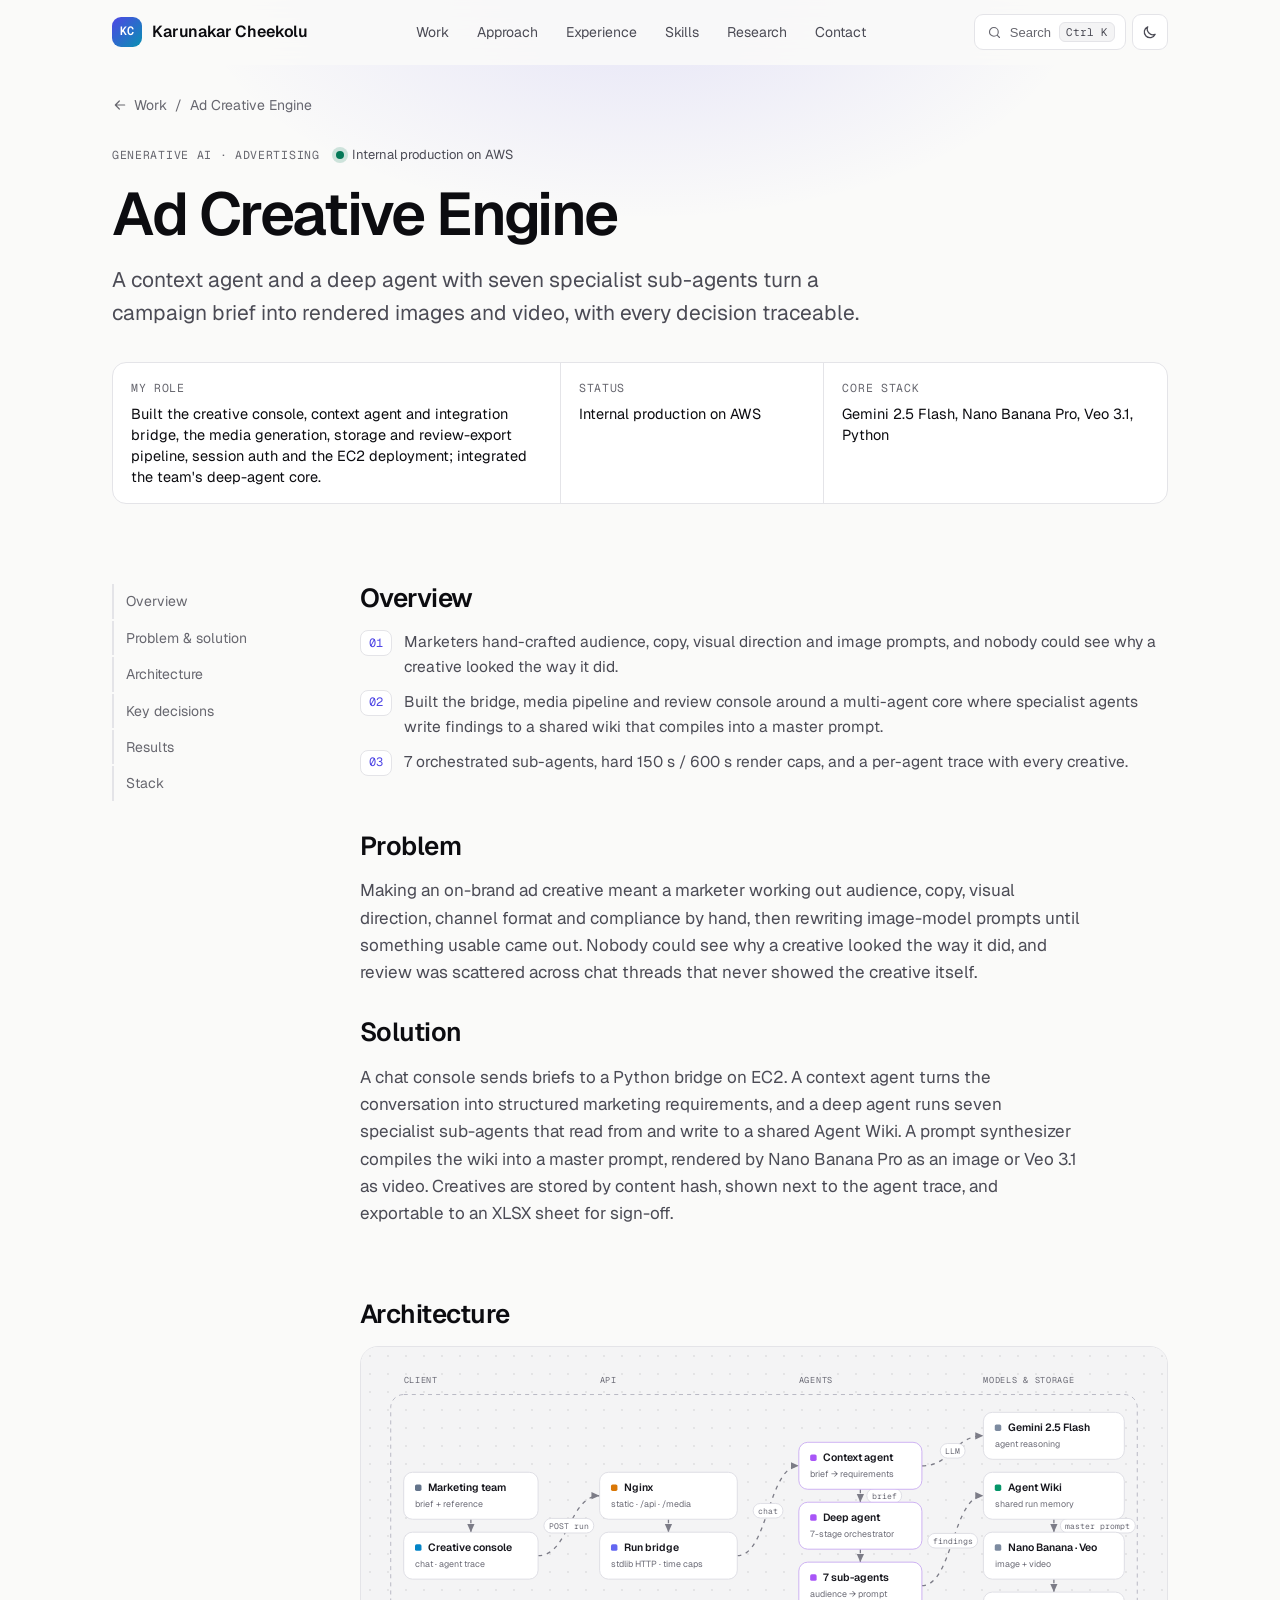
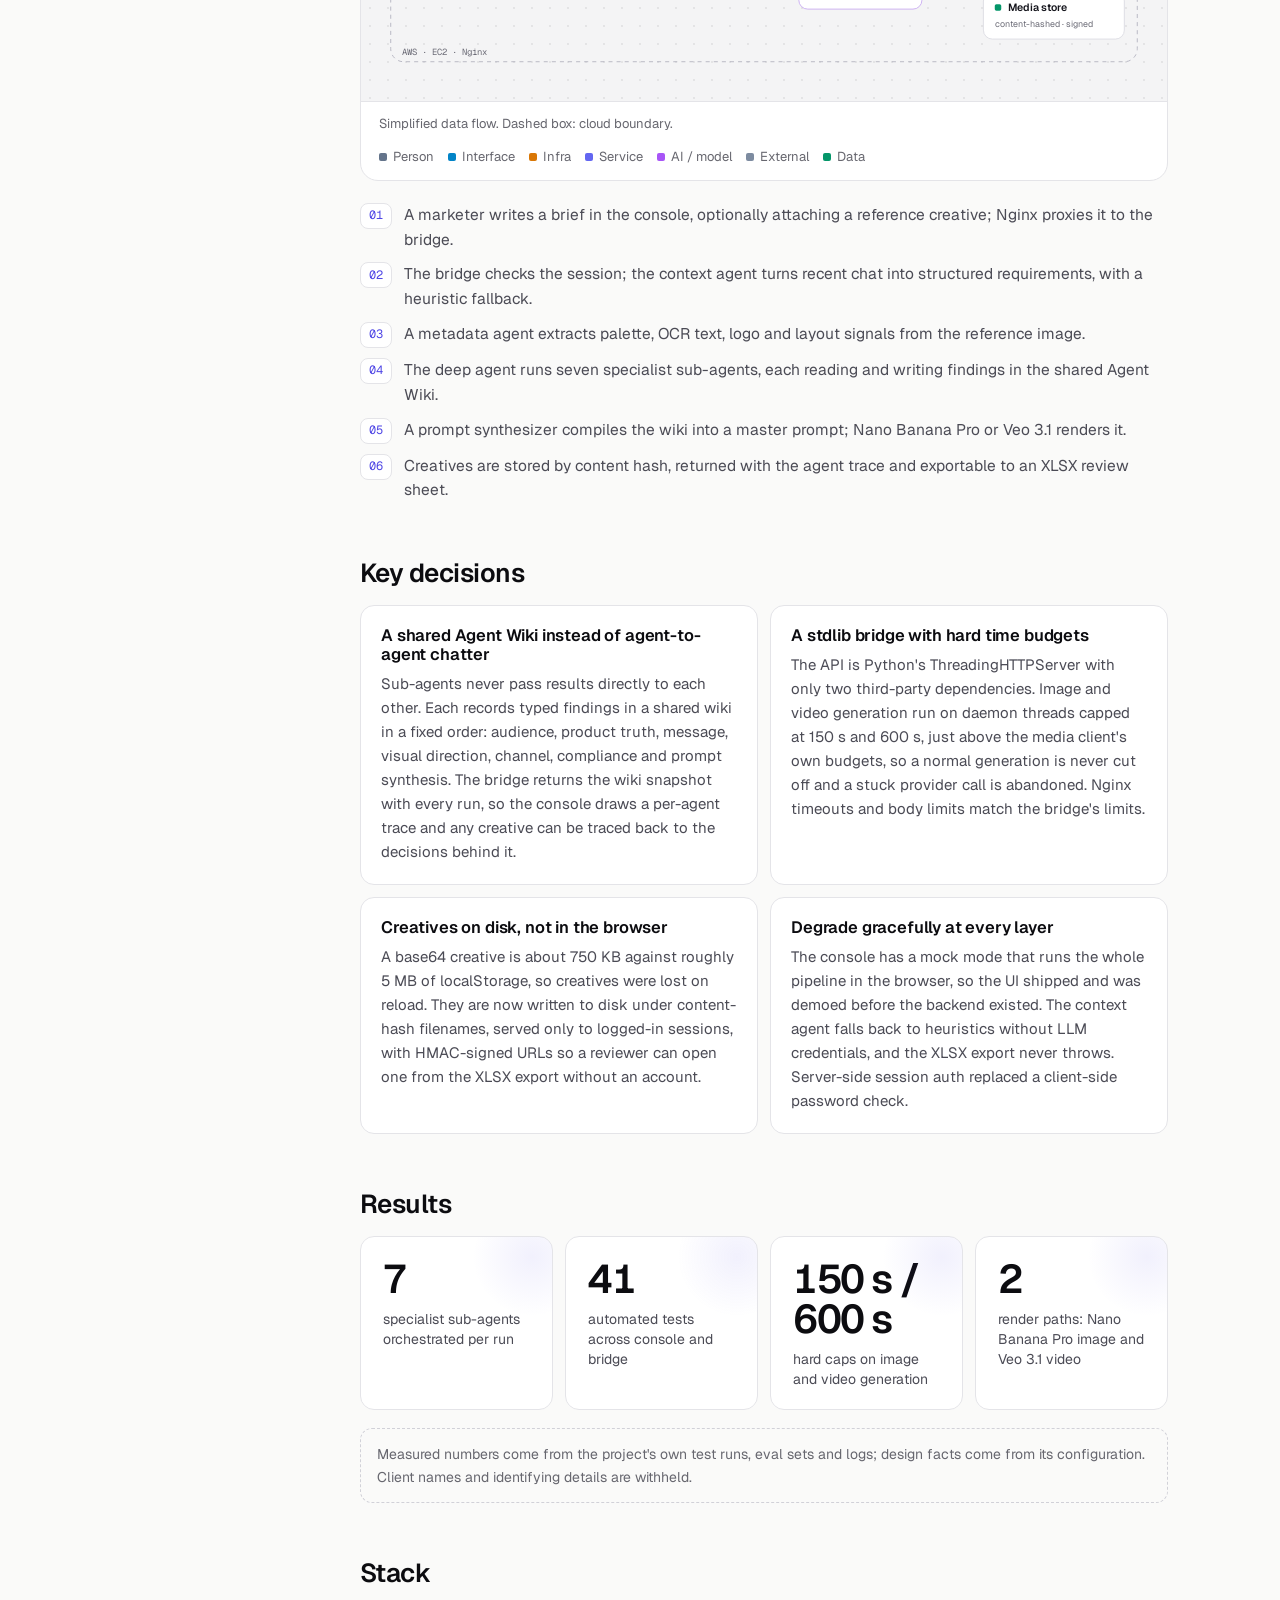
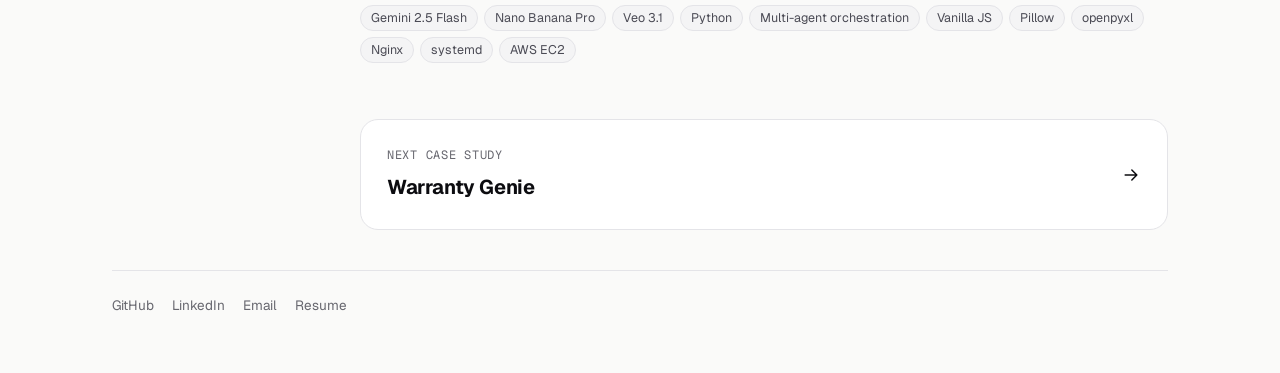
==== commit fa632611: "Remove footer credit line" ====
--- a/work/ad-creative-engine/index.html
+++ b/work/ad-creative-engine/index.html
@@ -92,7 +92,6 @@
 </main>
 <footer class="footer">
   <div class="container"><div class="footer-inner">
-    <span>© 2026 Karunakar Cheekolu. Plain HTML, CSS and a little JavaScript, generated by a small Python script. Updated October 2026.</span>
     <nav aria-label="Footer"><a href="https://github.com/karun-ch" rel="me noopener">GitHub</a><a href="https://www.linkedin.com/in/karunakar-ch9/" rel="me noopener">LinkedIn</a><a href="mailto:karunakarcheekolu09@gmail.com">Email</a><a href="/assets/Karunakar_Cheekolu_Resume.pdf">Resume</a></nav>
   </div></div>
 </footer>
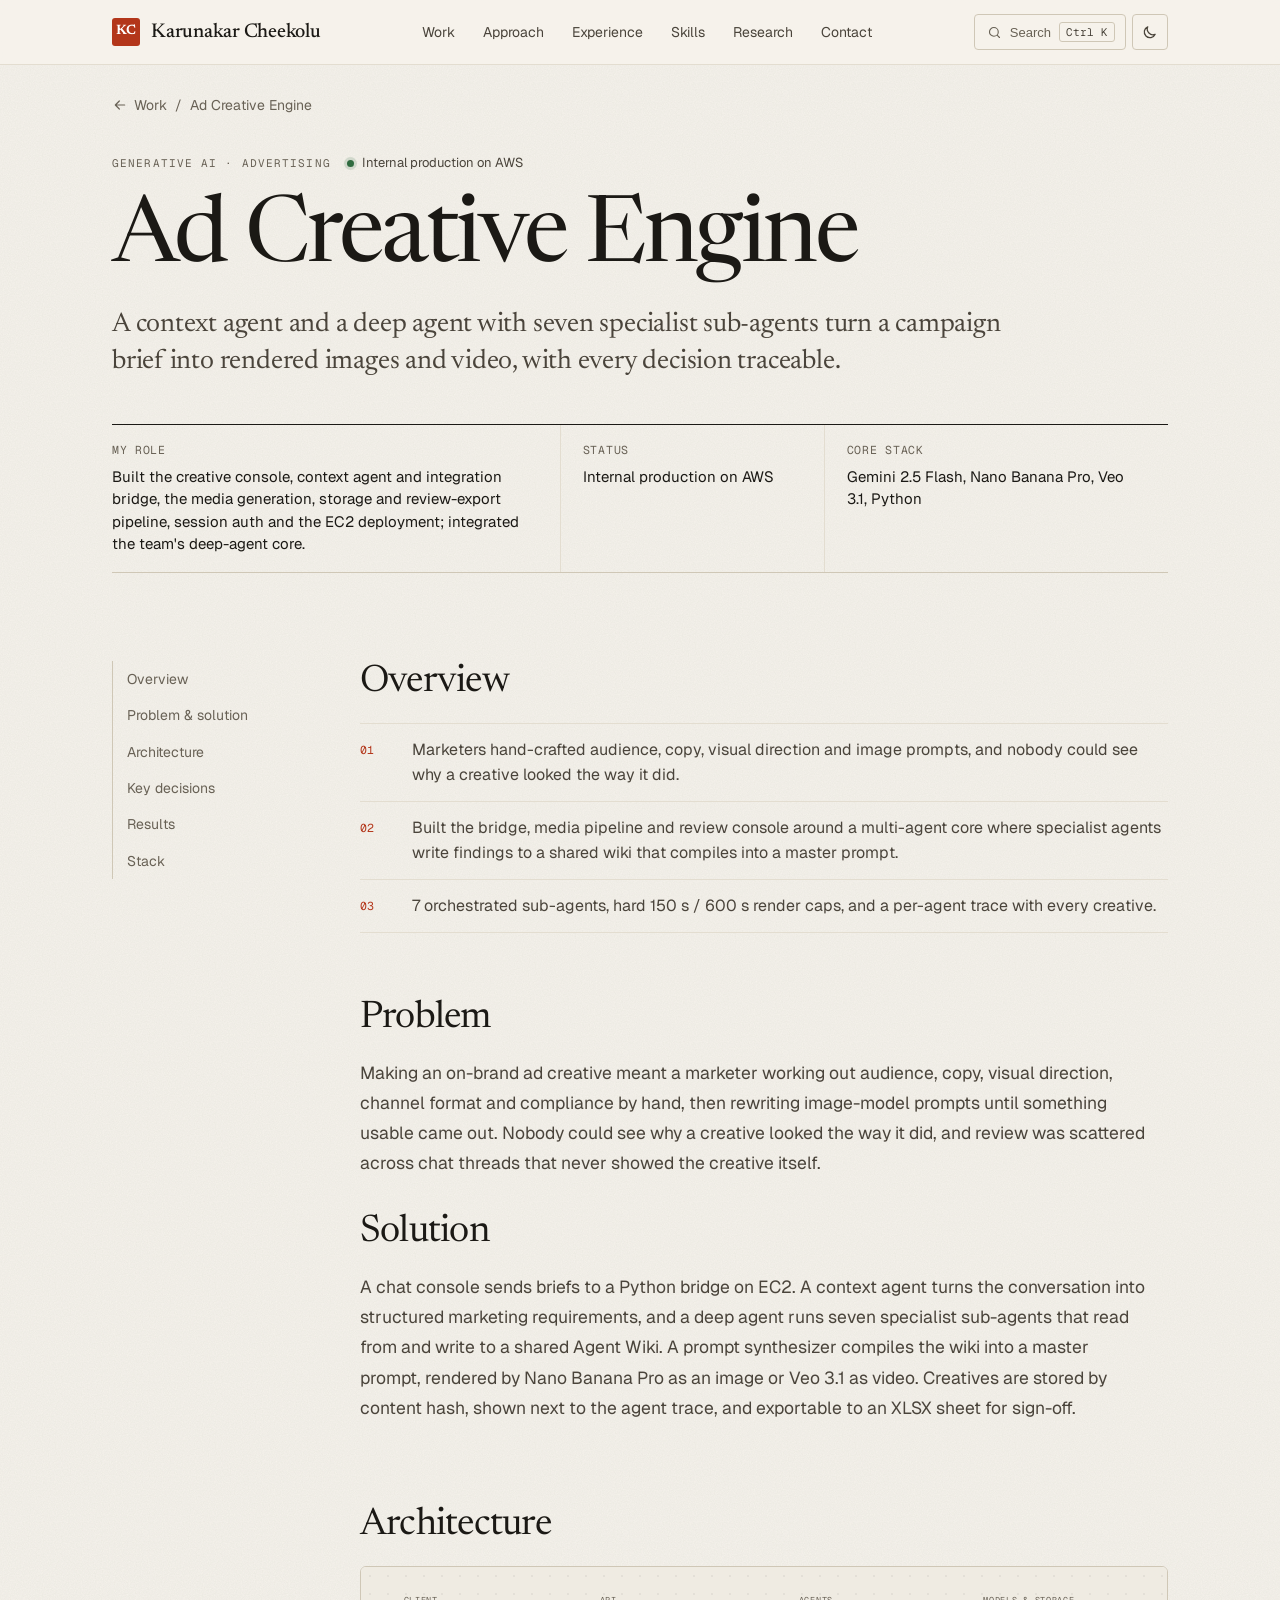
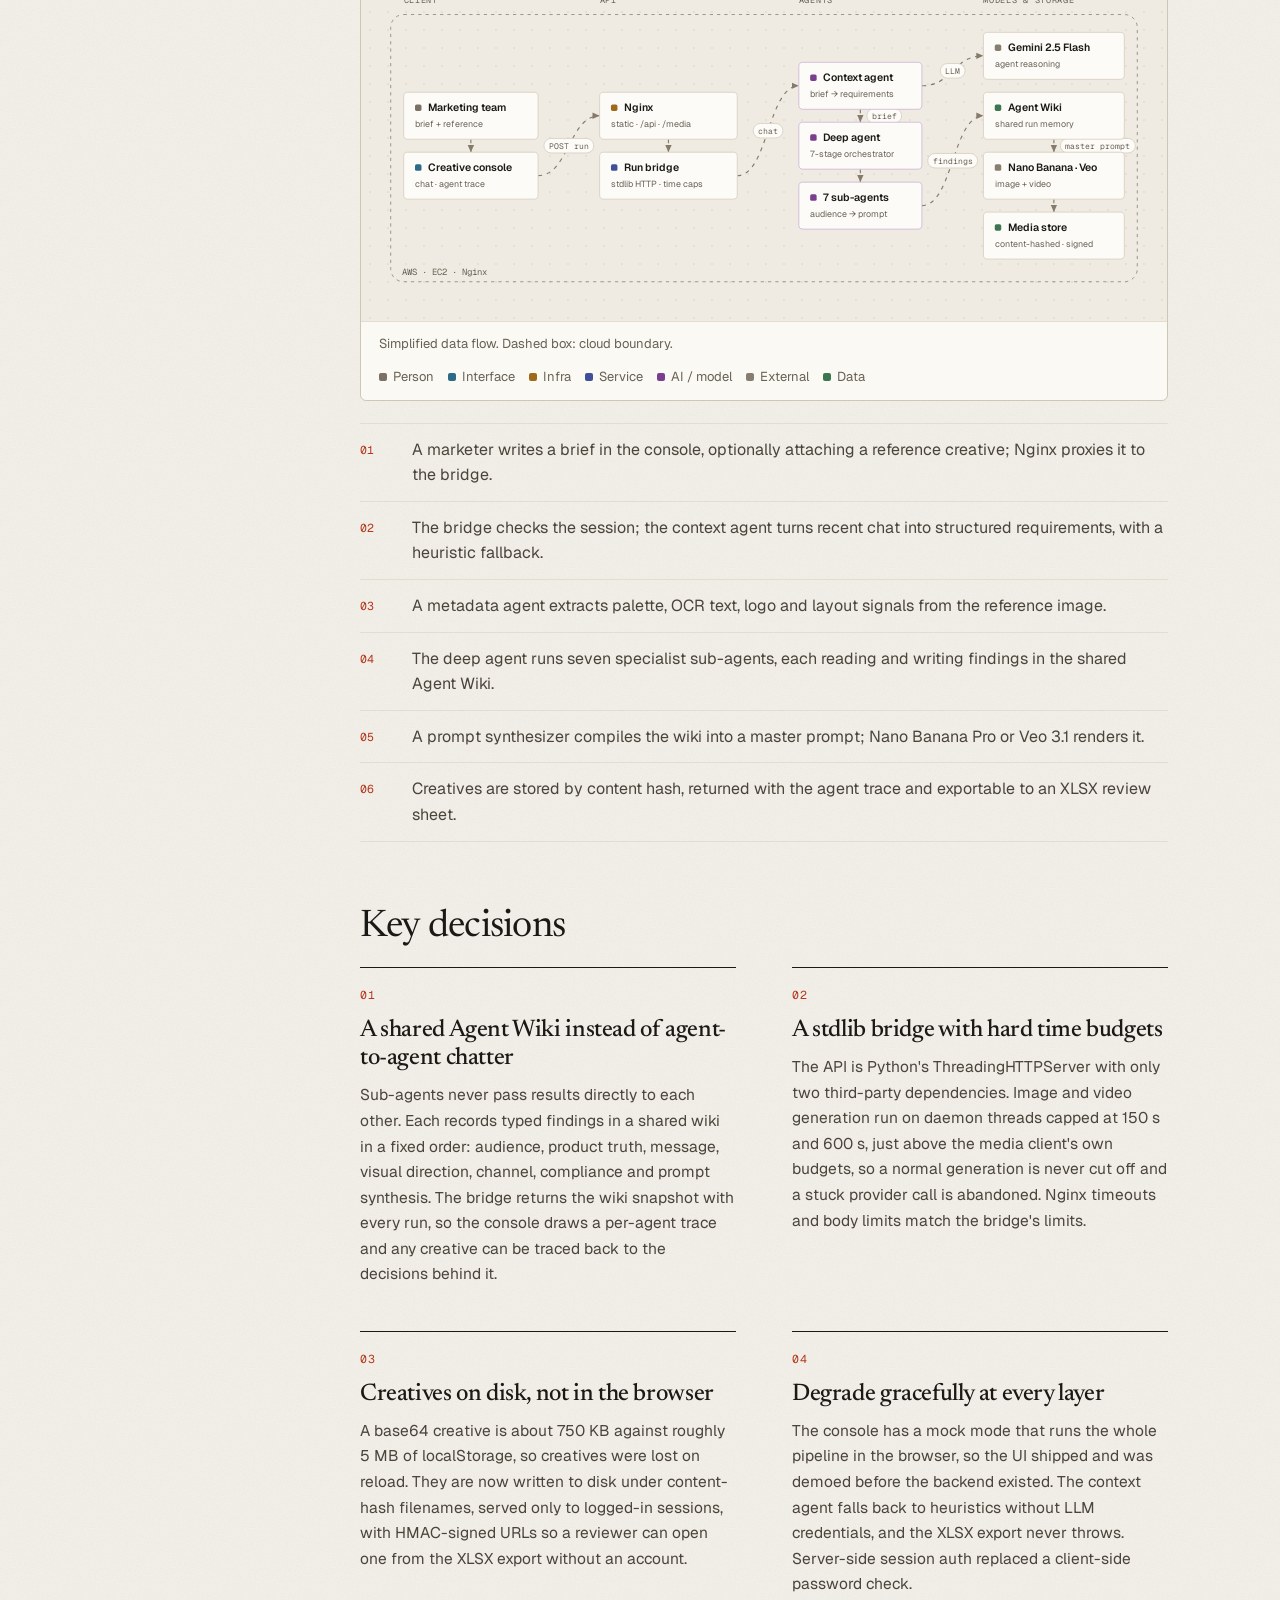
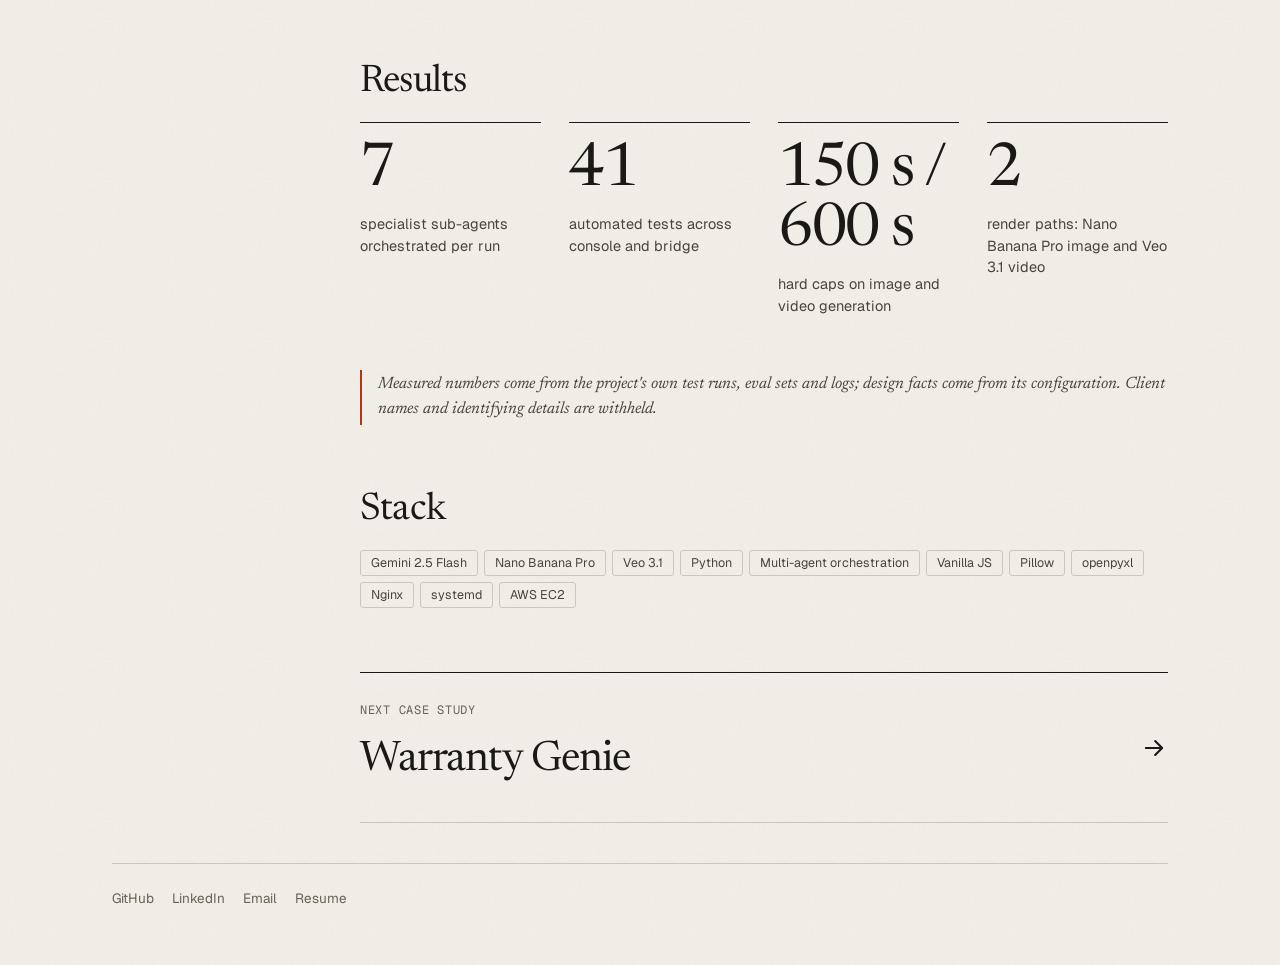
==== commit d508e692: "Editorial redesign: serif display type, warm paper palette, light theme by default - New look: Newsr" ====
--- a/work/ad-creative-engine/index.html
+++ b/work/ad-creative-engine/index.html
@@ -9,9 +9,8 @@
 <meta name="author" content="Karunakar Cheekolu">
 <link rel="canonical" href="https://karun-ch.github.io/work/ad-creative-engine/">
 <meta property="og:url" content="https://karun-ch.github.io/work/ad-creative-engine/">
-<meta name="color-scheme" content="light dark">
-<meta name="theme-color" media="(prefers-color-scheme: light)" content="#fafaf9">
-<meta name="theme-color" media="(prefers-color-scheme: dark)" content="#09090b">
+<meta name="color-scheme" content="light">
+<meta name="theme-color" content="#f6f3ec">
 <meta name="referrer" content="strict-origin-when-cross-origin">
 <meta property="og:type" content="article">
 <meta property="og:site_name" content="Karunakar Cheekolu">
@@ -37,9 +36,9 @@
 <link rel="manifest" href="/site.webmanifest">
 <link rel="preconnect" href="https://fonts.googleapis.com">
 <link rel="preconnect" href="https://fonts.gstatic.com" crossorigin>
-<link rel="preload" as="style" href="https://fonts.googleapis.com/css2?family=Geist:wght@400..700&family=Geist+Mono:wght@400..600&family=Instrument+Serif:ital@1&display=swap" onload="this.onload=null;this.rel='stylesheet'">
-<noscript><link rel="stylesheet" href="https://fonts.googleapis.com/css2?family=Geist:wght@400..700&family=Geist+Mono:wght@400..600&family=Instrument+Serif:ital@1&display=swap"></noscript>
-<link rel="stylesheet" href="/assets/css/style.css?v=08e295df">
+<link rel="preload" as="style" href="https://fonts.googleapis.com/css2?family=Newsreader:ital,opsz,wght@0,6..72,300..700;1,6..72,300..600&family=Geist:wght@400..700&family=Geist+Mono:wght@400..600&display=swap" onload="this.onload=null;this.rel='stylesheet'">
+<noscript><link rel="stylesheet" href="https://fonts.googleapis.com/css2?family=Newsreader:ital,opsz,wght@0,6..72,300..700;1,6..72,300..600&family=Geist:wght@400..700&family=Geist+Mono:wght@400..600&display=swap"></noscript>
+<link rel="stylesheet" href="/assets/css/style.css?v=c56deb94">
 <script type="application/ld+json">{"@context": "https://schema.org", "@graph": [{"@type": "TechArticle", "headline": "Ad Creative Engine: A multi-agent pipeline from a one-line brief to review-ready creatives", "description": "A context agent and a deep agent with seven specialist sub-agents turn a campaign brief into rendered images and video, with every decision traceable.", "url": "https://karun-ch.github.io/work/ad-creative-engine/", "mainEntityOfPage": "https://karun-ch.github.io/work/ad-creative-engine/", "inLanguage": "en", "datePublished": "2026-10-21", "dateModified": "2026-10-21", "image": "https://karun-ch.github.io/assets/og/ad-creative-engine.png", "author": {"@type": "Person", "@id": "https://karun-ch.github.io/#person", "name": "Karunakar Cheekolu", "url": "https://karun-ch.github.io/"}, "about": [{"@type": "Thing", "name": "Generative AI"}, {"@type": "Thing", "name": "Advertising"}], "keywords": ["Gemini 2.5 Flash", "Nano Banana Pro", "Veo 3.1", "Python", "Multi-agent orchestration", "Vanilla JS", "Pillow", "openpyxl", "Nginx", "systemd"]}, {"@type": "BreadcrumbList", "itemListElement": [{"@type": "ListItem", "position": 1, "name": "Home", "item": "https://karun-ch.github.io/"}, {"@type": "ListItem", "position": 2, "name": "Ad Creative Engine", "item": "https://karun-ch.github.io/work/ad-creative-engine/"}]}]}</script>
 </head>
 <body>
@@ -104,6 +103,6 @@
 </dialog>
 <script type="application/json" id="cmdk-data">[{"label": "Rivvet: Code-cited structural design, deterministic where it matters", "group": "Case study", "href": "/work/rivvet/"}, {"label": "Procurement Agent: An email-driven agent that prepares every step, while humans commit the money", "group": "Case study", "href": "/work/procurement-agent/"}, {"label": "Ad Creative Engine: A multi-agent pipeline from a one-line brief to review-ready creatives", "group": "Case study", "href": "/work/ad-creative-engine/"}, {"label": "Warranty Genie: Claude reads the evidence so reviewers only handle real exceptions", "group": "Case study", "href": "/work/warranty-genie/"}, {"label": "Forward Pricing Intelligence: Auditable forward prices, with an AI assistant that cannot invent a number", "group": "Case study", "href": "/work/forward-pricing/"}, {"label": "Manufacturing AI Agents Hub: Seven governed plant workflows, one hub, every action gated by a named person", "group": "Case study", "href": "/work/agents-hub/"}, {"label": "Selected systems", "group": "Section", "href": "/#work"}, {"label": "How I build", "group": "Section", "href": "/#approach"}, {"label": "Experience", "group": "Section", "href": "/#experience"}, {"label": "Skills", "group": "Section", "href": "/#skills"}, {"label": "Publication, certifications & education", "group": "Section", "href": "/#writing"}, {"label": "Contact", "group": "Section", "href": "/#contact"}, {"label": "Download resume (PDF)", "group": "Action", "href": "/assets/Karunakar_Cheekolu_Resume.pdf"}, {"label": "Copy email address", "group": "Action", "action": "copy-email"}, {"label": "Toggle light / dark theme", "group": "Action", "action": "theme"}, {"label": "GitHub", "group": "Link", "href": "https://github.com/karun-ch"}, {"label": "LinkedIn", "group": "Link", "href": "https://www.linkedin.com/in/karunakar-ch9/"}]</script>
 <script type="application/json" id="site-data">{"email": "karunakarcheekolu09@gmail.com"}</script>
-<script src="/assets/js/main.js?v=cd06dd9c" defer></script>
+<script src="/assets/js/main.js?v=e9ec3169" defer></script>
 </body>
 </html>
--- a/assets/css/style.css
+++ b/assets/css/style.css
@@ -56,38 +56,6 @@
 }
 
 /* ---------- Tokens (dark) ---------- */
-@media (prefers-color-scheme: dark) {
-  :root:not([data-theme="light"]) {
-    color-scheme: dark;
-    --bg: #09090b;
-    --bg-elev: #111115;
-    --bg-sunken: #0d0d11;
-    --fg: #f5f5f7;
-    --fg-muted: #a5a5b0;
-    --fg-subtle: #8a8a95;
-    --border: #232329;
-    --border-strong: #31313a;
-    --accent: #8b87ff;
-    --accent-2: #22d3ee;
-    --accent-soft: rgba(139, 135, 255, 0.1);
-    --accent-fg: #0b0b10;
-    --ring: #8b87ff;
-    --shadow: 0 1px 2px rgba(0, 0, 0, 0.4), 0 8px 24px -12px rgba(0, 0, 0, 0.6);
-    --shadow-lg: 0 2px 4px rgba(0, 0, 0, 0.4), 0 24px 48px -20px rgba(0, 0, 0, 0.8);
-    --grid-dot: rgba(255, 255, 255, 0.06);
-    --glow: radial-gradient(60% 60% at 50% 0%, rgba(139, 135, 255, 0.16), transparent 70%);
-    --ok: #34d399;
-    --d-node-bg: #15151a;
-    --d-node-border: #2c2c34;
-    --d-layer-bg: rgba(255, 255, 255, 0.022);
-    --d-edge: #686874;
-    --d-text: #ececf1;
-    --d-sub: #9a9aa6;
-    --d-boundary: #3f3f4a;
-    --k-ui: #0ea5e9; --k-data: #10b981; --k-infra: #f59e0b; --k-external: #94a3b8;
-    --nav-bg: rgba(9, 9, 11, 0.9); --ok-ring: rgba(52, 211, 153, 0.18); --infra-ring: rgba(245, 158, 11, 0.18); --ai-stroke: #6b4a93;
-  }
-}
 :root[data-theme="dark"] {
   color-scheme: dark;
   --bg: #09090b;
@@ -194,10 +162,6 @@
 .theme-icon-dark { display: none; }
 :root[data-theme="dark"] .theme-icon-dark { display: block; }
 :root[data-theme="dark"] .theme-icon-light { display: none; }
-@media (prefers-color-scheme: dark) {
-  :root:not([data-theme="light"]) .theme-icon-dark { display: block; }
-  :root:not([data-theme="light"]) .theme-icon-light { display: none; }
-}
 .menu-btn { display: none; }
 
 /* ---------- Buttons & chips ---------- */
@@ -519,6 +483,377 @@
   .js .reveal { opacity: 1; translate: none; }
   .js .trace li .k { opacity: 1; }
 }
+
+/* ==========================================================================
+   Look: EDITORIAL
+   Calm, print-inspired. Warm paper and ink, Newsreader display over Geist text,
+   one vermilion accent, hairline rules instead of boxes. Layered on top of the base system above.
+   ========================================================================== */
+
+/* ---------- Tokens (light: paper) ---------- */
+:root {
+  color-scheme: light;
+  --bg: #f6f3ec;
+  --bg-elev: #fbf9f4;
+  --bg-sunken: #efebe2;
+  --fg: #1b1915;
+  --fg-muted: #4a443b;
+  --fg-subtle: #686155;
+  --border: #e3ddd0;
+  --border-strong: #cfc7b6;
+  --rule: #1b1915;
+  --accent: #b3361a;
+  --accent-2: #8c2a13;
+  --accent-soft: rgba(179, 54, 26, 0.07);
+  --accent-fg: #ffffff;
+  --ring: #b3361a;
+  --shadow: 0 1px 0 rgba(27, 25, 21, 0.04);
+  --shadow-lg: 0 1px 2px rgba(27, 25, 21, 0.06), 0 24px 48px -28px rgba(27, 25, 21, 0.28);
+  --grid-dot: rgba(27, 25, 21, 0.055);
+  --glow: none;
+  --ok: #2f6b3f;
+  --grain: url("data:image/svg+xml,%3Csvg xmlns='http://www.w3.org/2000/svg' width='160' height='160'%3E%3Cfilter id='n'%3E%3CfeTurbulence type='fractalNoise' baseFrequency='.85' numOctaves='2' stitchTiles='stitch'/%3E%3CfeColorMatrix values='0 0 0 0 .11 0 0 0 0 .1 0 0 0 0 .08 0 0 0 .075 0'/%3E%3C/filter%3E%3Crect width='100%25' height='100%25' filter='url(%23n)'/%3E%3C/svg%3E");
+
+  /* diagram palette: printer's inks on paper */
+  --d-node-bg: #fdfbf7;
+  --d-node-border: #d6cebd;
+  --d-layer-bg: rgba(27, 25, 21, 0.025);
+  --d-edge: #857b6b;
+  --d-text: #1b1915;
+  --d-sub: #686155;
+  --d-boundary: #8c8273;
+  --k-user: #7a7064;
+  --k-ui: #2d6a88;
+  --k-service: #3f4f99;
+  --k-ai: #7a3e8f;
+  --k-data: #3c7650;
+  --k-infra: #a0691a;
+  --k-external: #877e70;
+  --nav-bg: rgba(246, 243, 236, 0.88);
+  --ok-ring: rgba(47, 107, 63, 0.16);
+  --infra-ring: rgba(160, 105, 26, 0.18);
+  --ai-stroke: #cdb4d8;
+
+  --font-sans: "Geist", "Geist Fallback", ui-sans-serif, system-ui, -apple-system, "Segoe UI", Roboto, sans-serif;
+  --font-mono: "Geist Mono", ui-monospace, SFMono-Regular, Menlo, Consolas, monospace;
+  --font-display: "Newsreader", "Iowan Old Style", "Palatino Linotype", Palatino, Georgia, ui-serif, serif;
+  --font-serif: var(--font-display);
+
+  --radius: 6px;
+  --radius-sm: 4px;
+}
+
+/* ---------- Tokens (dark: night print) ---------- */
+:root[data-theme="dark"] {
+  color-scheme: dark;
+  --bg: #151412;
+  --bg-elev: #1c1b18;
+  --bg-sunken: #100f0d;
+  --fg: #efe8d8;
+  --fg-muted: #bdb5a5;
+  --fg-subtle: #9a9283;
+  --border: #2d2a25;
+  --border-strong: #413d35;
+  --rule: #6f685c;
+  --accent: #f0805f;
+  --accent-2: #ff9f80;
+  --accent-soft: rgba(240, 128, 95, 0.09);
+  --accent-fg: #151412;
+  --ring: #f0805f;
+  --shadow: 0 1px 0 rgba(0, 0, 0, 0.3);
+  --shadow-lg: 0 2px 4px rgba(0, 0, 0, 0.35), 0 24px 48px -24px rgba(0, 0, 0, 0.7);
+  --grid-dot: rgba(239, 232, 216, 0.05);
+  --glow: none;
+  --ok: #7cc495;
+  --grain: url("data:image/svg+xml,%3Csvg xmlns='http://www.w3.org/2000/svg' width='160' height='160'%3E%3Cfilter id='n'%3E%3CfeTurbulence type='fractalNoise' baseFrequency='.85' numOctaves='2' stitchTiles='stitch'/%3E%3CfeColorMatrix values='0 0 0 0 .94 0 0 0 0 .91 0 0 0 0 .85 0 0 0 .05 0'/%3E%3C/filter%3E%3Crect width='100%25' height='100%25' filter='url(%23n)'/%3E%3C/svg%3E");
+  --d-node-bg: #1d1c19;
+  --d-node-border: #37332c;
+  --d-layer-bg: rgba(239, 232, 216, 0.025);
+  --d-edge: #8a8070;
+  --d-text: #efe8d8;
+  --d-sub: #a39b8b;
+  --d-boundary: #6a6356;
+  --k-user: #a39a8b;
+  --k-ui: #62a8c8;
+  --k-service: #8e9be0;
+  --k-ai: #c79be0;
+  --k-data: #74b98d;
+  --k-infra: #dca54a;
+  --k-external: #a0978a;
+  --nav-bg: rgba(21, 20, 18, 0.86);
+  --ok-ring: rgba(124, 196, 149, 0.16);
+  --infra-ring: rgba(220, 165, 74, 0.18);
+  --ai-stroke: #5b4168;
+}
+
+/* ---------- Base ---------- */
+body { background-color: var(--bg); background-image: var(--grain); }
+:focus-visible { outline: 2px solid var(--ring); outline-offset: 3px; border-radius: 3px; }
+.hero h1, .case-hero h1, .section-title, .contact h2, .paper h3, .next-case b { text-wrap: balance; }
+.hero-lede, .section-lede, .case-section > p, .card p, .decision p { text-wrap: pretty; }
+.serif { font-family: var(--font-display); font-style: italic; font-weight: 400; letter-spacing: -0.005em; }
+
+/* ---------- Layout & magazine section heads ---------- */
+section { padding-top: clamp(64px, 9vw, 120px); }
+main { counter-reset: sec; }
+.section-head {
+  counter-increment: sec;
+  border-top: 1px solid var(--rule); padding-top: 20px;
+  margin-bottom: clamp(32px, 4.5vw, 52px); gap: 20px 56px; align-items: end;
+}
+.eyebrow { font-size: 11.5px; letter-spacing: 0.14em; color: var(--fg-subtle); gap: 12px; margin-bottom: 16px; }
+.eyebrow::before { width: 22px; background: var(--rule); }
+.section-head .eyebrow::before {
+  content: counter(sec, decimal-leading-zero); content: counter(sec, decimal-leading-zero) / ""; width: auto; height: auto; background: none;
+  color: var(--accent); letter-spacing: 0.06em;
+}
+.section-title { font-family: var(--font-display); font-weight: 400; font-size: clamp(36px, 5.2vw, 60px); line-height: 1.02; letter-spacing: -0.022em; }
+.section-lede { font-size: 16.5px; line-height: 1.6; max-width: 46ch; }
+
+/* ---------- Nav (masthead) ---------- */
+.nav { border-bottom: 1px solid var(--border); }
+.nav.scrolled { border-bottom-color: var(--border-strong); }
+.brand { font-family: var(--font-display); font-weight: 500; font-size: 20px; letter-spacing: -0.012em; gap: 11px; }
+.brand-mark {
+  width: 28px; height: 28px; border-radius: 3px; background: var(--accent); color: var(--accent-fg);
+  font-family: var(--font-display); font-size: 13.5px; font-weight: 600; letter-spacing: 0.01em;
+}
+.nav-links a { border-radius: 0; text-decoration: none; text-underline-offset: 7px; text-decoration-thickness: 1px; }
+.nav-links a:hover, .nav-links a[aria-current="true"] {
+  background: transparent; color: var(--fg); text-decoration: underline; text-decoration-color: var(--accent);
+}
+.icon-btn, .kbd-btn { border-radius: 4px; background: transparent; border-color: var(--border-strong); }
+.icon-btn:hover, .kbd-btn:hover { border-color: var(--fg); }
+kbd { border-radius: 3px; background: transparent; border-color: var(--border-strong); }
+
+/* ---------- Buttons & chips ---------- */
+.btn { border-radius: 4px; background: transparent; border-color: var(--border-strong); font-weight: 500; letter-spacing: -0.005em; }
+.btn:hover { transform: none; box-shadow: none; border-color: var(--fg); }
+.btn-primary { background: var(--fg); color: var(--bg); border-color: var(--fg); }
+.btn-primary:hover { background: var(--accent); color: var(--accent-fg); border-color: var(--accent); }
+.chip { border-radius: 3px; background: transparent; border-color: var(--border-strong); color: var(--fg-muted); }
+a.chip { transition: color 0.15s, border-color 0.15s; }
+a.chip:hover { color: var(--fg); border-color: var(--fg); }
+.status .dot { width: 7px; height: 7px; box-shadow: 0 0 0 3px var(--ok-ring); }
+.status.pilot .dot { box-shadow: 0 0 0 3px var(--infra-ring); }
+.link { text-decoration: underline; text-decoration-thickness: 1px; text-underline-offset: 4px; text-decoration-color: color-mix(in srgb, var(--accent) 40%, transparent); }
+.link:hover { text-decoration-color: var(--accent); }
+
+/* ---------- Hero ---------- */
+.hero { padding-top: clamp(56px, 9vw, 120px); padding-bottom: 0; }
+.hero::before, .hero::after { display: none; }
+.hero-badge { border: 0; background: none; box-shadow: none; padding: 0; gap: 12px; font-size: 14px; color: var(--fg-muted); }
+.hero-badge .pill {
+  background: none; color: var(--accent); border: 1px solid currentColor; border-radius: 2px;
+  font-size: 10.5px; letter-spacing: 0.12em; text-transform: uppercase; padding: 2px 7px 1px;
+}
+.hero h1 {
+  font-family: var(--font-display); font-weight: 400; font-size: clamp(46px, 7.2vw, 90px);
+  line-height: 0.96; letter-spacing: -0.03em; margin: 22px 0 26px;
+}
+.hero-lede { font-size: clamp(17.5px, 2vw, 20px); line-height: 1.55; color: var(--fg-muted); max-width: 33em; }
+.hero-lede .serif, .contact h2 .serif { color: var(--accent); font-size: 1.1em; }
+.hero-sub { font-size: 14px; color: var(--fg-subtle); }
+.hero-meta a:hover { text-decoration: underline; text-underline-offset: 4px; text-decoration-color: var(--accent); }
+
+/* hero visual: a printed sheet, not a glowing window */
+.pipeline {
+  border-radius: 4px; border-color: var(--border-strong); background: var(--bg-elev);
+  box-shadow: 8px 8px 0 0 var(--border-strong);
+  margin: 0 8px 8px 0;
+}
+.pipeline-bar { padding: 12px 18px; font-size: 11.5px; letter-spacing: 0.02em; border-bottom-color: var(--border); }
+.pipeline-bar i { display: none; }
+.pipeline-bar span { margin-left: 0; }
+.trace li { border-radius: 2px; }
+.trace li.active { background: var(--accent-soft); box-shadow: inset 2px 0 0 var(--accent); }
+.pipeline-foot { border-top: 1px solid var(--border); }
+
+/* ---------- Figures row (was bento) ---------- */
+.bento { gap: 0 36px; margin-top: clamp(40px, 5.5vw, 72px); }
+.stat { border: 0; border-top: 1px solid var(--rule); border-radius: 0; background: none; padding: 18px 0 30px; overflow: visible; }
+.stat::after { display: none; }
+.stat .v {
+  font-family: var(--font-display); font-weight: 400; font-size: clamp(40px, 5vw, 60px);
+  letter-spacing: -0.025em; line-height: 1; font-variant-numeric: lining-nums tabular-nums;
+}
+.stat .v small { font-family: var(--font-sans); font-size: max(13px, 0.29em); font-weight: 500; letter-spacing: 0; color: var(--fg-subtle); margin-left: 8px; vertical-align: baseline; }
+.stat .l { margin-top: 12px; font-size: 14.5px; max-width: 32ch; }
+
+/* ---------- Work cards ---------- */
+.work-grid { gap: 20px; }
+.card { border-radius: var(--radius); border-color: var(--border-strong); background: var(--bg-elev); }
+.card:hover { transform: none; box-shadow: none; border-color: var(--fg); }
+.card-visual { background: var(--bg-sunken); border-bottom-color: var(--border); }
+.card-body { gap: 11px; padding: 22px 24px 24px; }
+.card-domain { font-size: 11px; letter-spacing: 0.1em; }
+.card-top { flex-wrap: wrap; row-gap: 6px; }
+.card-top .status { white-space: nowrap; }
+.card h3 { font-family: var(--font-display); font-weight: 500; font-size: 28px; line-height: 1.1; letter-spacing: -0.018em; }
+.card:hover h3 { text-decoration: underline; text-decoration-thickness: 1px; text-underline-offset: 5px; text-decoration-color: var(--accent); }
+.card-metrics { gap: 22px; }
+.card-metrics b { font-family: var(--font-display); font-weight: 500; font-size: 19px; letter-spacing: -0.01em; margin-right: 5px; }
+.card-arrow { font-weight: 500; }
+.card:hover .card-arrow { color: var(--accent); }
+
+/* more work: an index, not a box */
+.more { margin-top: clamp(40px, 6vw, 64px); border: 0; border-top: 1px solid var(--rule); border-radius: 0; background: none; overflow: visible; }
+.more-head { padding: 16px 0; border-bottom-color: var(--border-strong); }
+.more-head h3 { font-family: var(--font-display); font-weight: 500; font-size: 24px; letter-spacing: -0.015em; }
+.more-row { padding: 18px 0; border-bottom-color: var(--border); }
+.more-row h4 { font-family: var(--font-display); font-weight: 500; font-size: 19px; letter-spacing: -0.01em; line-height: 1.25; }
+.more-row .tag { font-size: 11.5px; letter-spacing: 0.02em; }
+
+/* ---------- Approach / decisions ---------- */
+.decisions { gap: 44px 56px; counter-reset: dec; }
+.decision { counter-increment: dec; border: 0; border-top: 1px solid var(--rule); border-radius: 0; background: none; padding: 20px 0 0; }
+.decision h3 { font-family: var(--font-display); font-weight: 500; font-size: 24px; line-height: 1.18; letter-spacing: -0.016em; margin-bottom: 10px; }
+.decision h3::before {
+  content: counter(dec, decimal-leading-zero); content: counter(dec, decimal-leading-zero) / ""; display: block; margin-bottom: 14px;
+  font-family: var(--font-mono); font-size: 11.5px; font-weight: 400; letter-spacing: 0.08em; color: var(--accent);
+}
+.decision p { font-size: 15.5px; line-height: 1.65; }
+
+/* ---------- Experience ---------- */
+.timeline { gap: 0; }
+.job { border: 0; border-top: 1px solid var(--border-strong); border-radius: 0; background: none; padding: 28px 0; }
+.job:last-child { border-bottom: 1px solid var(--border-strong); }
+.job.compact { padding: 24px 0; }
+.job-when { font-size: 12.5px; letter-spacing: 0.02em; padding-top: 7px; }
+.job h3 { font-family: var(--font-display); font-weight: 500; font-size: 25px; letter-spacing: -0.016em; }
+.job .org { font-family: var(--font-display); font-style: italic; font-size: 18px; color: var(--fg-muted); margin: 2px 0 14px; }
+.job li::before { height: 0; width: 9px; top: 0.78em; border-radius: 0; background: none; border-top: 1px solid var(--accent); }
+
+/* ---------- Skills ---------- */
+.skills { gap: 36px 40px; }
+.skill-group { border: 0; border-top: 1px solid var(--border-strong); border-radius: 0; background: none; padding: 18px 0 0; }
+.skill-group h3 { font-family: var(--font-display); font-weight: 500; font-size: 21px; letter-spacing: -0.012em; margin-bottom: 14px; }
+.skill-group h3 i { width: 7px; height: 7px; border-radius: 1px; }
+
+/* ---------- Writing, certs, education ---------- */
+.split { gap: 56px; }
+.paper, .certs { border: 0; border-top: 1px solid var(--border-strong); border-radius: 0; background: none; padding: 20px 0 0; }
+.paper .venue { color: var(--accent); font-size: 11.5px; letter-spacing: 0.1em; }
+.paper h3 { font-family: var(--font-display); font-weight: 400; font-size: clamp(25px, 2.8vw, 32px); line-height: 1.16; letter-spacing: -0.018em; margin: 12px 0 14px; }
+.paper p { font-size: 15.5px; line-height: 1.65; }
+.cert { border-bottom-color: var(--border); }
+.cert b { font-family: var(--font-display); font-weight: 500; font-size: 18px; letter-spacing: -0.01em; }
+.edu { margin-top: 48px; gap: 56px; }
+.edu > div { border: 0; border-top: 1px solid var(--border-strong); border-radius: 0; background: none; padding: 18px 0 0; }
+.edu b { font-family: var(--font-display); font-weight: 500; font-size: 21px; letter-spacing: -0.012em; margin-bottom: 2px; }
+
+/* ---------- Contact: the back page, set in reverse ---------- */
+.contact {
+  --bg: #1b1915; --bg-elev: #1b1915; --bg-sunken: #23211c;
+  --fg: #efe8d8; --fg-muted: #c3bba9; --fg-subtle: #a39b8b;
+  --border: #36322b; --border-strong: #514c42; --rule: #8a8273;
+  --accent: #f0805f; --accent-fg: #1b1915; --ring: #f0805f; --ok: #7cc495;
+  color: var(--fg); border: 0; border-radius: var(--radius);
+  padding: clamp(36px, 6vw, 64px) clamp(20px, 6vw, 64px) clamp(44px, 7vw, 72px);
+  background-image: var(--grain);
+}
+.contact::before { display: none; }
+/* night print: the page is already ink, so the back page lifts slightly instead of inverting */
+:root[data-theme="dark"] .contact { --bg: #1f1d1a; --bg-elev: #1f1d1a; border: 1px solid var(--border); }
+.contact h2 { font-family: var(--font-display); font-weight: 400; font-size: clamp(40px, 6.4vw, 76px); line-height: 1.02; letter-spacing: -0.028em; }
+.contact p { font-size: 17px; margin: 18px auto 30px; }
+.contact .eyebrow { margin-bottom: 20px; }
+
+/* ---------- Footer ---------- */
+.footer { font-size: 13.5px; }
+.footer-inner { border-top-color: var(--border-strong); }
+.footer a:hover { text-decoration: underline; text-underline-offset: 4px; text-decoration-color: var(--accent); }
+
+/* ---------- Command palette ---------- */
+.cmdk { border-radius: 8px; border-color: var(--border-strong); }
+.cmdk::backdrop { background: rgba(27, 25, 21, 0.4); }
+.cmdk-list li { border-radius: 3px; }
+.cmdk-list li[aria-selected="true"] { box-shadow: inset 2px 0 0 var(--accent); }
+
+/* ---------- Case study ---------- */
+.case-hero { padding: 36px 0 8px; }
+.case-hero::after { display: none; }
+.case-hero h1 {
+  font-family: var(--font-display); font-weight: 400; font-size: clamp(46px, 7.4vw, 92px);
+  line-height: 0.98; letter-spacing: -0.03em; margin: 20px 0 22px;
+}
+.case-hero .tagline { font-family: var(--font-display); font-size: clamp(20px, 2.4vw, 27px); line-height: 1.38; letter-spacing: -0.008em; max-width: 34em; }
+.case-meta { margin-top: 44px; border: 0; border-top: 1px solid var(--rule); border-bottom: 1px solid var(--border-strong); border-radius: 0; background: none; }
+.case-meta > div { padding: 16px 22px; }
+.case-meta > div:first-child { padding-left: 0; }
+.case-meta dd { font-size: 15px; line-height: 1.5; }
+.case-layout { margin-top: 64px; }
+.toc { gap: 0; }
+.toc a { border-left-width: 1px; border-left-color: var(--border-strong); padding: 7px 14px; }
+.toc a[aria-current="true"] { border-left-color: var(--accent); box-shadow: inset 1px 0 0 var(--accent); }
+.case-section { padding-bottom: 64px; }
+.case-section h2 { font-family: var(--font-display); font-weight: 400; font-size: clamp(30px, 3.4vw, 38px); letter-spacing: -0.02em; margin-bottom: 18px; }
+.case-section > p { font-size: 17.5px; line-height: 1.72; max-width: 66ch; }
+.flow { gap: 0; }
+.flow li { grid-template-columns: 40px 1fr; padding: 13px 0; border-top: 1px solid var(--border); font-size: 16px; line-height: 1.6; }
+.flow li:last-child { border-bottom: 1px solid var(--border); }
+.flow li::before {
+  display: block; height: auto; border: 0; border-radius: 0; background: none;
+  padding-top: 4px; font-size: 11.5px; letter-spacing: 0.04em; color: var(--accent);
+}
+.figure { border-radius: var(--radius); border-color: var(--border-strong); background: var(--bg-elev); }
+.figure figcaption { border-top-color: var(--border); }
+.results { gap: 0 28px; margin-top: 8px; }
+.note {
+  margin-top: 24px; padding: 2px 0 2px 16px; border: 0; border-left: 2px solid var(--accent); border-radius: 0;
+  font-family: var(--font-display); font-style: italic; font-size: 16.5px; line-height: 1.55; color: var(--fg-muted);
+}
+.next-case { padding: 28px 0; border: 0; border-top: 1px solid var(--rule); border-bottom: 1px solid var(--border-strong); border-radius: 0; background: none; }
+.next-case:hover { transform: none; box-shadow: none; border-top-color: var(--rule); border-bottom-color: var(--border-strong); }
+.next-case b { font-family: var(--font-display); font-weight: 400; font-size: clamp(28px, 3.6vw, 42px); letter-spacing: -0.022em; transition: color 0.15s; }
+.next-case:hover b { color: var(--accent); }
+.next-case svg { width: 28px; height: 28px; transition: transform 0.2s; }
+.next-case:hover svg { transform: translateX(4px); }
+
+/* ---------- 404 ---------- */
+.notfound h1 { font-family: var(--font-display); font-weight: 400; letter-spacing: -0.04em; }
+
+/* ---------- Diagrams ---------- */
+.arch .node rect.box { rx: 5px; ry: 5px; }
+.arch .boundary { stroke-dasharray: 4 5; stroke-width: 1; }
+.arch .edge { stroke-width: 1.4; }
+
+/* ---------- Responsive ---------- */
+@media (max-width: 960px) {
+  .brand { font-size: 18px; }
+  .case-meta > div:nth-child(2) { padding-left: 0; }
+}
+@media (max-width: 760px) {
+  .section-head { gap: 14px; }
+  .bento { gap: 0 20px; }
+  .stat { padding-bottom: 24px; }
+  .decisions { gap: 36px; }
+  .split, .edu { gap: 36px; }
+  .skills { gap: 28px; }
+  .job, .job.compact { padding: 22px 0; }
+  .case-meta > div { padding-left: 0; padding-right: 0; }
+  .pipeline { box-shadow: 6px 6px 0 0 var(--border-strong); margin: 0 6px 6px 0; }
+  .card-body { padding: 20px; }
+}
+@media (max-width: 600px) {
+  .bento { gap: 0 16px; }
+  .stat .v { font-size: 38px; }
+  .stat .v small { display: block; margin: 8px 0 0; font-size: 13px; }
+  .stat .l { font-size: 13.5px; }
+}
+.stat .v small { white-space: nowrap; }
+
+/* ---------- Print ---------- */
+@media print {
+  :root, :root:not([data-theme="light"]), :root[data-theme="dark"], .contact {
+    color-scheme: light; --bg: #fff; --bg-elev: #fff; --bg-sunken: #fff; --fg: #000; --fg-muted: #333; --fg-subtle: #555;
+    --border: #ccc; --border-strong: #999; --rule: #000; --accent: #9a2e15; --glow: none; --grid-dot: transparent; --grain: none;
+    --d-node-bg: #fff; --d-node-border: #bbb; --d-text: #000; --d-sub: #444; --d-edge: #666; --d-boundary: #999; --d-layer-bg: transparent;
+  }
+  body, .contact { background: #fff; }
+  .pipeline { box-shadow: none; }
+}
+
 @media print {
   :root, :root:not([data-theme="light"]), :root[data-theme="dark"] {
     color-scheme: light; --bg: #fff; --bg-elev: #fff; --bg-sunken: #fff; --fg: #000; --fg-muted: #333; --fg-subtle: #555;
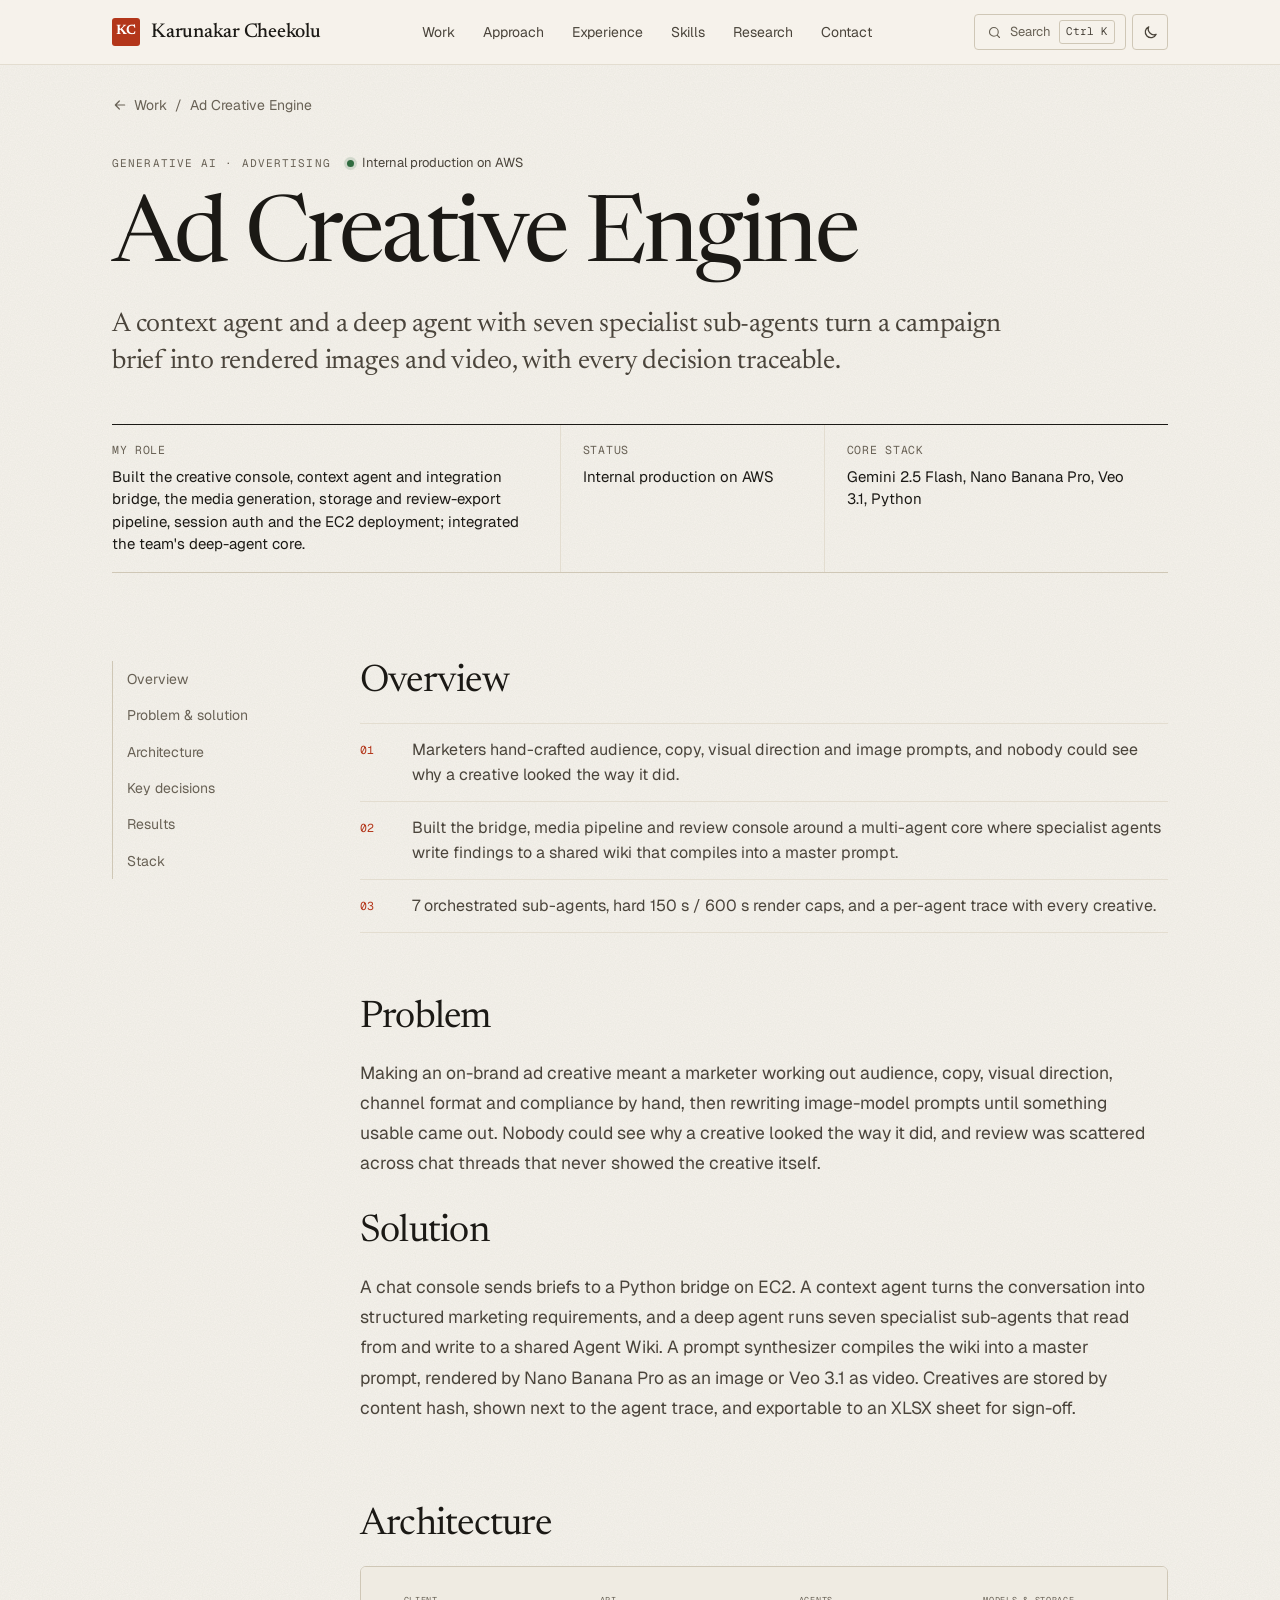
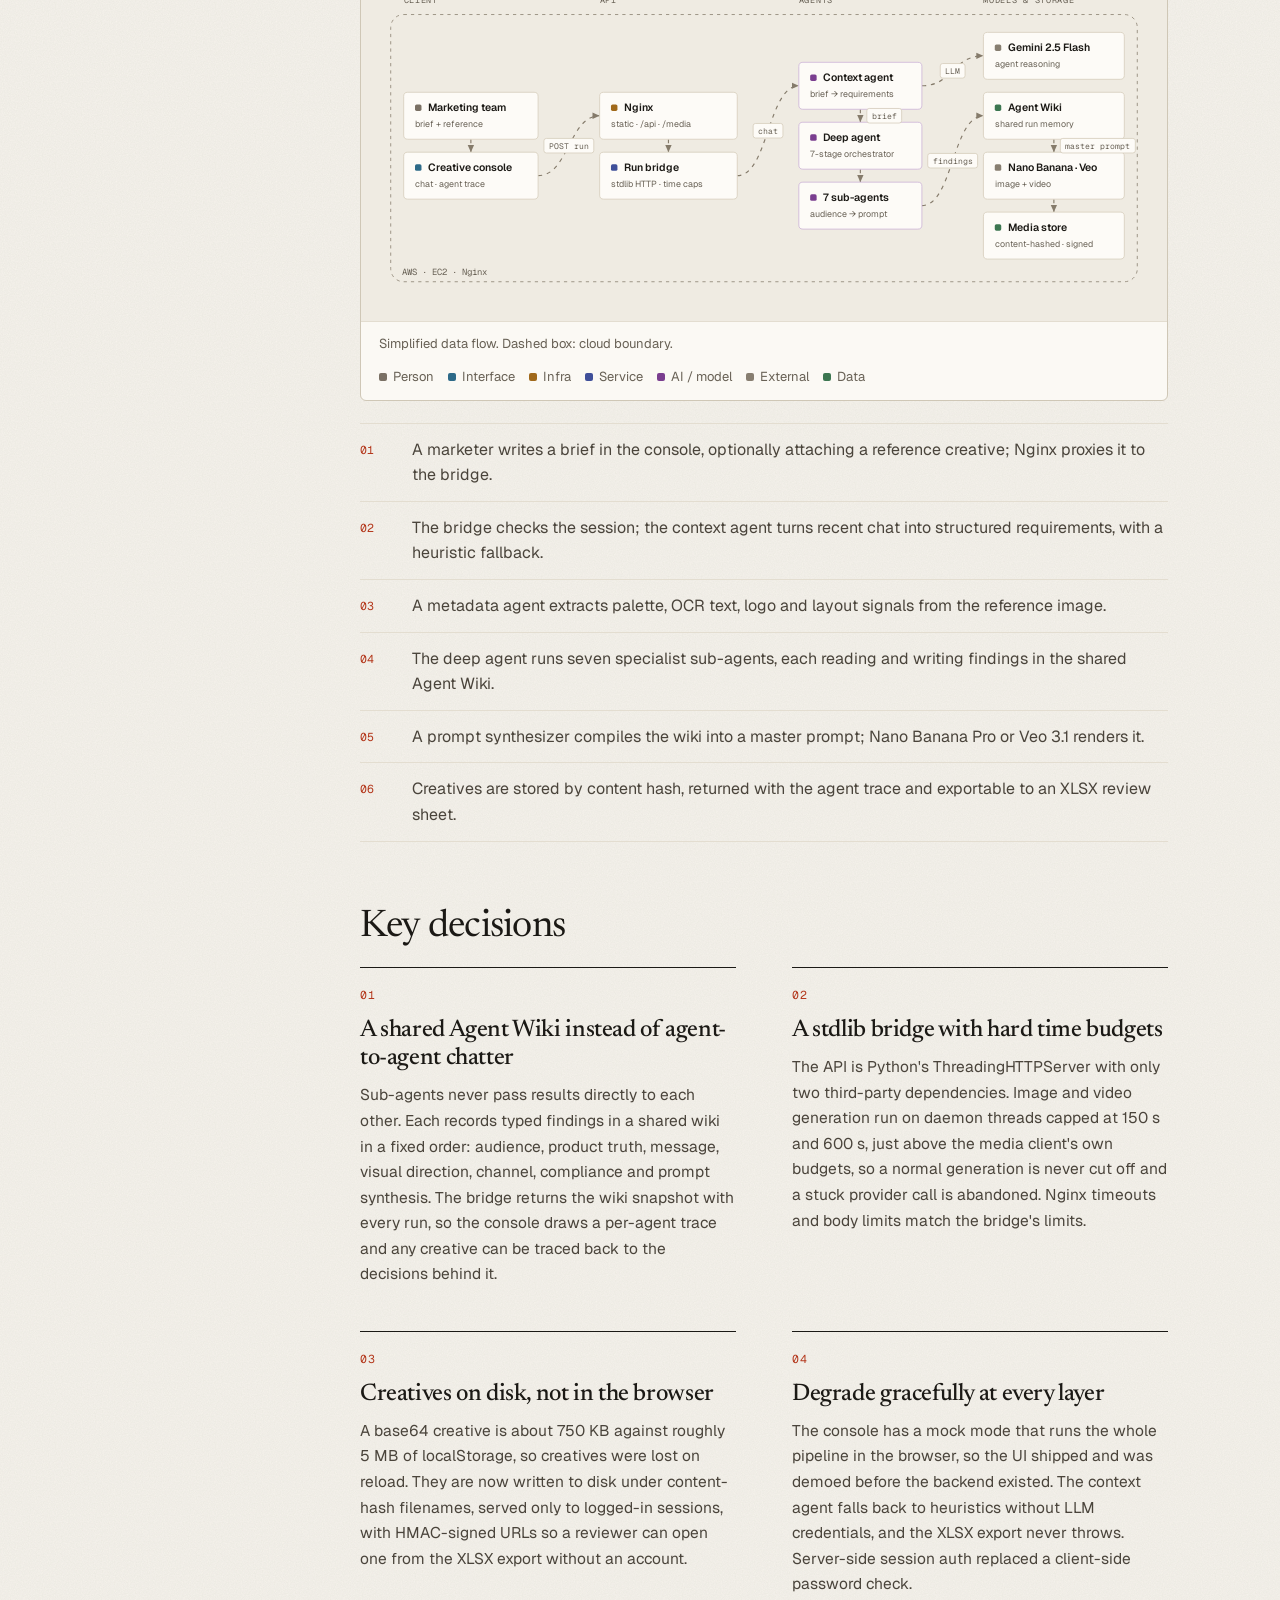
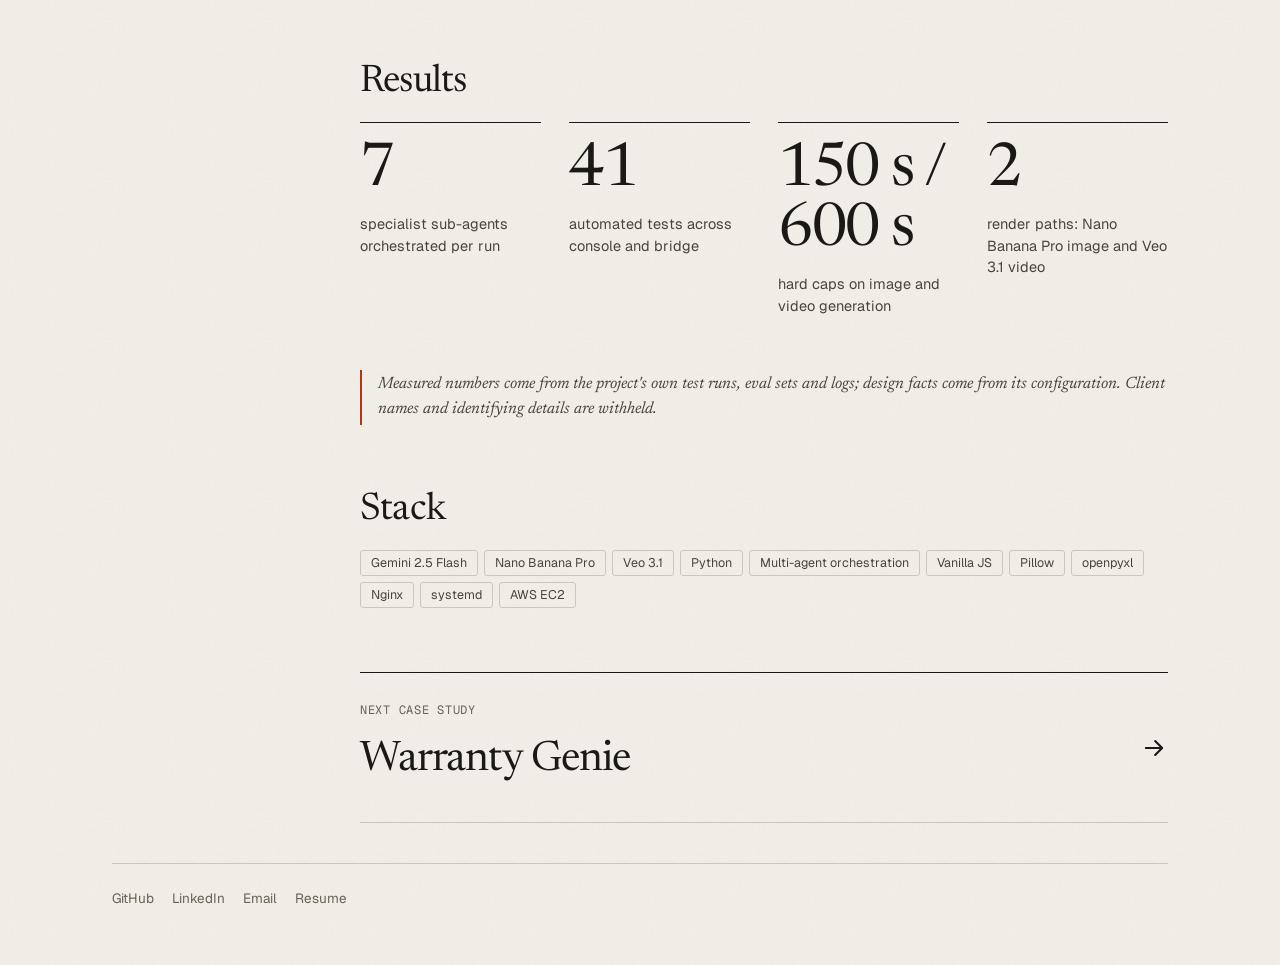
==== commit 228aa204: "Editorial polish: print colours, icons, diagram labels, keyboard and layout fixes - New vermilion se" ====
--- a/work/ad-creative-engine/index.html
+++ b/work/ad-creative-engine/index.html
@@ -36,9 +36,9 @@
 <link rel="manifest" href="/site.webmanifest">
 <link rel="preconnect" href="https://fonts.googleapis.com">
 <link rel="preconnect" href="https://fonts.gstatic.com" crossorigin>
-<link rel="preload" as="style" href="https://fonts.googleapis.com/css2?family=Newsreader:ital,opsz,wght@0,6..72,300..700;1,6..72,300..600&family=Geist:wght@400..700&family=Geist+Mono:wght@400..600&display=swap" onload="this.onload=null;this.rel='stylesheet'">
-<noscript><link rel="stylesheet" href="https://fonts.googleapis.com/css2?family=Newsreader:ital,opsz,wght@0,6..72,300..700;1,6..72,300..600&family=Geist:wght@400..700&family=Geist+Mono:wght@400..600&display=swap"></noscript>
-<link rel="stylesheet" href="/assets/css/style.css?v=c56deb94">
+<link rel="preload" as="style" href="https://fonts.googleapis.com/css2?family=Newsreader:ital,opsz,wght@0,6..72,300..700;1,6..72,400&family=Geist:wght@400..700&family=Geist+Mono:wght@400..600&display=swap" onload="this.onload=null;this.rel='stylesheet'">
+<noscript><link rel="stylesheet" href="https://fonts.googleapis.com/css2?family=Newsreader:ital,opsz,wght@0,6..72,300..700;1,6..72,400&family=Geist:wght@400..700&family=Geist+Mono:wght@400..600&display=swap"></noscript>
+<link rel="stylesheet" href="/assets/css/style.css?v=9b8057ca">
 <script type="application/ld+json">{"@context": "https://schema.org", "@graph": [{"@type": "TechArticle", "headline": "Ad Creative Engine: A multi-agent pipeline from a one-line brief to review-ready creatives", "description": "A context agent and a deep agent with seven specialist sub-agents turn a campaign brief into rendered images and video, with every decision traceable.", "url": "https://karun-ch.github.io/work/ad-creative-engine/", "mainEntityOfPage": "https://karun-ch.github.io/work/ad-creative-engine/", "inLanguage": "en", "datePublished": "2026-10-21", "dateModified": "2026-10-21", "image": "https://karun-ch.github.io/assets/og/ad-creative-engine.png", "author": {"@type": "Person", "@id": "https://karun-ch.github.io/#person", "name": "Karunakar Cheekolu", "url": "https://karun-ch.github.io/"}, "about": [{"@type": "Thing", "name": "Generative AI"}, {"@type": "Thing", "name": "Advertising"}], "keywords": ["Gemini 2.5 Flash", "Nano Banana Pro", "Veo 3.1", "Python", "Multi-agent orchestration", "Vanilla JS", "Pillow", "openpyxl", "Nginx", "systemd"]}, {"@type": "BreadcrumbList", "itemListElement": [{"@type": "ListItem", "position": 1, "name": "Home", "item": "https://karun-ch.github.io/"}, {"@type": "ListItem", "position": 2, "name": "Ad Creative Engine", "item": "https://karun-ch.github.io/work/ad-creative-engine/"}]}]}</script>
 </head>
 <body>
@@ -75,7 +75,7 @@
       <section class="case-section" id="architecture" style="padding-top:0">
         <h2>Architecture</h2>
         <figure class="figure">
-          <div class="figure-body" tabindex="0" role="region" aria-label="Ad Creative Engine architecture diagram, scrolls horizontally on small screens"><svg class="arch" viewBox="0 0 946 388" role="img" aria-labelledby="t-ad-creative-engine d-ad-creative-engine"><title id="t-ad-creative-engine">Ad Creative Engine architecture</title><desc id="d-ad-creative-engine">Data flow: Marketing team (person) to Creative console (interface); Creative console (interface) to Nginx (infrastructure) (POST run); Nginx (infrastructure) to Run bridge (service); Run bridge (service) to Context agent (AI model) (chat); Context agent (AI model) to Deep agent (AI model) (brief); Deep agent (AI model) to 7 sub-agents (AI model); Context agent (AI model) to Gemini 2.5 Flash (external system) (LLM); 7 sub-agents (AI model) to Agent Wiki (data store) (findings); Agent Wiki (data store) to Nano Banana · Veo (external system) (master prompt); Nano Banana · Veo (external system) to Media store (data store).</desc><defs><marker id="arr-ad-creative-engine" viewBox="0 0 10 10" refX="9" refY="5" markerWidth="7" markerHeight="7" orient="auto-start-reverse"><path class="arrow" d="M0 1 L9 5 L0 9 z"/></marker></defs><rect class="boundary" x="12" y="34" width="922" height="330" rx="16"/><text class="boundary-label" x="26" y="356">AWS · EC2 · Nginx</text><text class="layer-name" x="28" y="20">Client</text><text class="layer-name" x="270" y="20">API</text><text class="layer-name" x="516" y="20">Agents</text><text class="layer-name" x="744" y="20">Models &amp; storage</text><path class="edge" d="M111.0,188.0 L111.0,204.0" marker-end="url(#arr-ad-creative-engine)"/><path class="edge" d="M194.0,233.0 C232.0,233.0 232.0,159.0 270.0,159.0" marker-end="url(#arr-ad-creative-engine)"/><g class="edge-label"><rect x="201.2" y="187.0" width="61.6" height="18" rx="9"/><text x="232.0" y="199.5" text-anchor="middle">POST run</text></g><path class="edge" d="M355.0,188.0 L355.0,204.0" marker-end="url(#arr-ad-creative-engine)"/><path class="edge" d="M440.0,233.0 C478.0,233.0 478.0,122.0 516.0,122.0" marker-end="url(#arr-ad-creative-engine)"/><g class="edge-label"><rect x="459.6" y="168.5" width="36.8" height="18" rx="9"/><text x="478.0" y="181.0" text-anchor="middle">chat</text></g><path class="edge" d="M592.0,151.0 L592.0,167.0" marker-end="url(#arr-ad-creative-engine)"/><g class="edge-label"><rect x="600.0" y="150.0" width="43.0" height="18" rx="9"/><text x="621.5" y="162.5" text-anchor="middle">brief</text></g><path class="edge" d="M592.0,225.0 L592.0,241.0" marker-end="url(#arr-ad-creative-engine)"/><path class="edge" d="M668.0,122.0 C706.0,122.0 706.0,85.0 744.0,85.0" marker-end="url(#arr-ad-creative-engine)"/><g class="edge-label"><rect x="690.7" y="94.5" width="30.6" height="18" rx="9"/><text x="706.0" y="107.0" text-anchor="middle">LLM</text></g><path class="edge" d="M668.0,270.0 C706.0,270.0 706.0,159.0 744.0,159.0" marker-end="url(#arr-ad-creative-engine)"/><g class="edge-label"><rect x="675.2" y="205.5" width="61.6" height="18" rx="9"/><text x="706.0" y="218.0" text-anchor="middle">findings</text></g><path class="edge" d="M831.0,188.0 L831.0,204.0" marker-end="url(#arr-ad-creative-engine)"/><g class="edge-label"><rect x="839.0" y="187.0" width="92.6" height="18" rx="9"/><text x="885.3" y="199.5" text-anchor="middle">master prompt</text></g><path class="edge" d="M831.0,262.0 L831.0,278.0" marker-end="url(#arr-ad-creative-engine)"/><g class="node user"><rect class="box" x="28" y="130.0" width="166" height="58" rx="11"/><rect class="k-user" x="42" y="145.0" width="8" height="8" rx="2"/><text class="label" x="58" y="153.5">Marketing team</text><text class="sub" x="42" y="173.0">brief + reference</text></g><g class="node ui"><rect class="box" x="28" y="204.0" width="166" height="58" rx="11"/><rect class="k-ui" x="42" y="219.0" width="8" height="8" rx="2"/><text class="label" x="58" y="227.5">Creative console</text><text class="sub" x="42" y="247.0">chat · agent trace</text></g><g class="node infra"><rect class="box" x="270" y="130.0" width="170" height="58" rx="11"/><rect class="k-infra" x="284" y="145.0" width="8" height="8" rx="2"/><text class="label" x="300" y="153.5">Nginx</text><text class="sub" x="284" y="173.0">static · /api · /media</text></g><g class="node service"><rect class="box" x="270" y="204.0" width="170" height="58" rx="11"/><rect class="k-service" x="284" y="219.0" width="8" height="8" rx="2"/><text class="label" x="300" y="227.5">Run bridge</text><text class="sub" x="284" y="247.0">stdlib HTTP · time caps</text></g><g class="node ai"><rect class="box" x="516" y="93.0" width="152" height="58" rx="11"/><rect class="k-ai" x="530" y="108.0" width="8" height="8" rx="2"/><text class="label" x="546" y="116.5">Context agent</text><text class="sub" x="530" y="136.0">brief → requirements</text></g><g class="node ai"><rect class="box" x="516" y="167.0" width="152" height="58" rx="11"/><rect class="k-ai" x="530" y="182.0" width="8" height="8" rx="2"/><text class="label" x="546" y="190.5">Deep agent</text><text class="sub" x="530" y="210.0">7-stage orchestrator</text></g><g class="node ai"><rect class="box" x="516" y="241.0" width="152" height="58" rx="11"/><rect class="k-ai" x="530" y="256.0" width="8" height="8" rx="2"/><text class="label" x="546" y="264.5">7 sub-agents</text><text class="sub" x="530" y="284.0">audience → prompt</text></g><g class="node external"><rect class="box" x="744" y="56.0" width="174" height="58" rx="11"/><rect class="k-external" x="758" y="71.0" width="8" height="8" rx="2"/><text class="label" x="774" y="79.5">Gemini 2.5 Flash</text><text class="sub" x="758" y="99.0">agent reasoning</text></g><g class="node data"><rect class="box" x="744" y="130.0" width="174" height="58" rx="11"/><rect class="k-data" x="758" y="145.0" width="8" height="8" rx="2"/><text class="label" x="774" y="153.5">Agent Wiki</text><text class="sub" x="758" y="173.0">shared run memory</text></g><g class="node external"><rect class="box" x="744" y="204.0" width="174" height="58" rx="11"/><rect class="k-external" x="758" y="219.0" width="8" height="8" rx="2"/><text class="label" x="774" y="227.5">Nano Banana · Veo</text><text class="sub" x="758" y="247.0">image + video</text></g><g class="node data"><rect class="box" x="744" y="278.0" width="174" height="58" rx="11"/><rect class="k-data" x="758" y="293.0" width="8" height="8" rx="2"/><text class="label" x="774" y="301.5">Media store</text><text class="sub" x="758" y="321.0">content-hashed · signed</text></g></svg></div>
+          <div class="figure-body" tabindex="0" role="region" aria-label="Ad Creative Engine architecture diagram, scrolls horizontally on small screens"><svg class="arch" viewBox="0 0 946 388" role="img" aria-labelledby="t-ad-creative-engine d-ad-creative-engine"><title id="t-ad-creative-engine">Ad Creative Engine architecture</title><desc id="d-ad-creative-engine">Data flow: Marketing team (person) to Creative console (interface); Creative console (interface) to Nginx (infrastructure) (POST run); Nginx (infrastructure) to Run bridge (service); Run bridge (service) to Context agent (AI model) (chat); Context agent (AI model) to Deep agent (AI model) (brief); Deep agent (AI model) to 7 sub-agents (AI model); Context agent (AI model) to Gemini 2.5 Flash (external system) (LLM); 7 sub-agents (AI model) to Agent Wiki (data store) (findings); Agent Wiki (data store) to Nano Banana · Veo (external system) (master prompt); Nano Banana · Veo (external system) to Media store (data store).</desc><defs><marker id="arr-ad-creative-engine" viewBox="0 0 10 10" refX="9" refY="5" markerWidth="7" markerHeight="7" orient="auto-start-reverse"><path class="arrow" d="M0 1 L9 5 L0 9 z"/></marker></defs><rect class="boundary" x="12" y="34" width="922" height="330" rx="16"/><text class="boundary-label" x="26" y="356">AWS · EC2 · Nginx</text><text class="layer-name" x="28" y="20">Client</text><text class="layer-name" x="270" y="20">API</text><text class="layer-name" x="516" y="20">Agents</text><text class="layer-name" x="744" y="20">Models &amp; storage</text><path class="edge" d="M111.0,188.0 L111.0,204.0" marker-end="url(#arr-ad-creative-engine)"/><path class="edge" d="M194.0,233.0 C232.0,233.0 232.0,159.0 270.0,159.0" marker-end="url(#arr-ad-creative-engine)"/><path class="edge" d="M355.0,188.0 L355.0,204.0" marker-end="url(#arr-ad-creative-engine)"/><path class="edge" d="M440.0,233.0 C478.0,233.0 478.0,122.0 516.0,122.0" marker-end="url(#arr-ad-creative-engine)"/><path class="edge" d="M592.0,151.0 L592.0,167.0" marker-end="url(#arr-ad-creative-engine)"/><path class="edge" d="M592.0,225.0 L592.0,241.0" marker-end="url(#arr-ad-creative-engine)"/><path class="edge" d="M668.0,122.0 C706.0,122.0 706.0,85.0 744.0,85.0" marker-end="url(#arr-ad-creative-engine)"/><path class="edge" d="M668.0,270.0 C706.0,270.0 706.0,159.0 744.0,159.0" marker-end="url(#arr-ad-creative-engine)"/><path class="edge" d="M831.0,188.0 L831.0,204.0" marker-end="url(#arr-ad-creative-engine)"/><path class="edge" d="M831.0,262.0 L831.0,278.0" marker-end="url(#arr-ad-creative-engine)"/><g class="node user"><rect class="box" x="28" y="130.0" width="166" height="58" rx="11"/><rect class="k-user" x="42" y="145.0" width="8" height="8" rx="2"/><text class="label" x="58" y="153.5">Marketing team</text><text class="sub" x="42" y="173.0">brief + reference</text></g><g class="node ui"><rect class="box" x="28" y="204.0" width="166" height="58" rx="11"/><rect class="k-ui" x="42" y="219.0" width="8" height="8" rx="2"/><text class="label" x="58" y="227.5">Creative console</text><text class="sub" x="42" y="247.0">chat · agent trace</text></g><g class="node infra"><rect class="box" x="270" y="130.0" width="170" height="58" rx="11"/><rect class="k-infra" x="284" y="145.0" width="8" height="8" rx="2"/><text class="label" x="300" y="153.5">Nginx</text><text class="sub" x="284" y="173.0">static · /api · /media</text></g><g class="node service"><rect class="box" x="270" y="204.0" width="170" height="58" rx="11"/><rect class="k-service" x="284" y="219.0" width="8" height="8" rx="2"/><text class="label" x="300" y="227.5">Run bridge</text><text class="sub" x="284" y="247.0">stdlib HTTP · time caps</text></g><g class="node ai"><rect class="box" x="516" y="93.0" width="152" height="58" rx="11"/><rect class="k-ai" x="530" y="108.0" width="8" height="8" rx="2"/><text class="label" x="546" y="116.5">Context agent</text><text class="sub" x="530" y="136.0">brief → requirements</text></g><g class="node ai"><rect class="box" x="516" y="167.0" width="152" height="58" rx="11"/><rect class="k-ai" x="530" y="182.0" width="8" height="8" rx="2"/><text class="label" x="546" y="190.5">Deep agent</text><text class="sub" x="530" y="210.0">7-stage orchestrator</text></g><g class="node ai"><rect class="box" x="516" y="241.0" width="152" height="58" rx="11"/><rect class="k-ai" x="530" y="256.0" width="8" height="8" rx="2"/><text class="label" x="546" y="264.5">7 sub-agents</text><text class="sub" x="530" y="284.0">audience → prompt</text></g><g class="node external"><rect class="box" x="744" y="56.0" width="174" height="58" rx="11"/><rect class="k-external" x="758" y="71.0" width="8" height="8" rx="2"/><text class="label" x="774" y="79.5">Gemini 2.5 Flash</text><text class="sub" x="758" y="99.0">agent reasoning</text></g><g class="node data"><rect class="box" x="744" y="130.0" width="174" height="58" rx="11"/><rect class="k-data" x="758" y="145.0" width="8" height="8" rx="2"/><text class="label" x="774" y="153.5">Agent Wiki</text><text class="sub" x="758" y="173.0">shared run memory</text></g><g class="node external"><rect class="box" x="744" y="204.0" width="174" height="58" rx="11"/><rect class="k-external" x="758" y="219.0" width="8" height="8" rx="2"/><text class="label" x="774" y="227.5">Nano Banana · Veo</text><text class="sub" x="758" y="247.0">image + video</text></g><g class="node data"><rect class="box" x="744" y="278.0" width="174" height="58" rx="11"/><rect class="k-data" x="758" y="293.0" width="8" height="8" rx="2"/><text class="label" x="774" y="301.5">Media store</text><text class="sub" x="758" y="321.0">content-hashed · signed</text></g><g class="edge-label"><rect x="201.2" y="187.0" width="61.6" height="18" rx="9"/><text x="232.0" y="199.5" text-anchor="middle">POST run</text></g><g class="edge-label"><rect x="459.6" y="168.5" width="36.8" height="18" rx="9"/><text x="478.0" y="181.0" text-anchor="middle">chat</text></g><g class="edge-label"><rect x="600.0" y="150.0" width="43.0" height="18" rx="9"/><text x="621.5" y="162.5" text-anchor="middle">brief</text></g><g class="edge-label"><rect x="690.7" y="94.5" width="30.6" height="18" rx="9"/><text x="706.0" y="107.0" text-anchor="middle">LLM</text></g><g class="edge-label"><rect x="675.2" y="205.5" width="61.6" height="18" rx="9"/><text x="706.0" y="218.0" text-anchor="middle">findings</text></g><g class="edge-label"><rect x="839.0" y="187.0" width="92.6" height="18" rx="9"/><text x="885.3" y="199.5" text-anchor="middle">master prompt</text></g></svg></div>
           <figcaption><span>Simplified data flow. Dashed box: cloud boundary.</span><span class="legend"><span><i style="background:var(--k-user)"></i>Person</span><span><i style="background:var(--k-ui)"></i>Interface</span><span><i style="background:var(--k-infra)"></i>Infra</span><span><i style="background:var(--k-service)"></i>Service</span><span><i style="background:var(--k-ai)"></i>AI / model</span><span><i style="background:var(--k-external)"></i>External</span><span><i style="background:var(--k-data)"></i>Data</span></span></figcaption>
         </figure>
         <ol class="flow"><li>A marketer writes a brief in the console, optionally attaching a reference creative; Nginx proxies it to the bridge.</li><li>The bridge checks the session; the context agent turns recent chat into structured requirements, with a heuristic fallback.</li><li>A metadata agent extracts palette, OCR text, logo and layout signals from the reference image.</li><li>The deep agent runs seven specialist sub-agents, each reading and writing findings in the shared Agent Wiki.</li><li>A prompt synthesizer compiles the wiki into a master prompt; Nano Banana Pro or Veo 3.1 renders it.</li><li>Creatives are stored by content hash, returned with the agent trace and exportable to an XLSX review sheet.</li></ol>
@@ -97,12 +97,12 @@
 <p class="sr-only" role="status" id="live"></p>
 <dialog class="cmdk" id="cmdk" aria-label="Search">
   <input class="cmdk-input" type="text" role="combobox" aria-expanded="true" aria-controls="cmdk-list" aria-autocomplete="list" placeholder="Jump to a case study, section or action…" aria-label="Search pages and actions" autocomplete="off" spellcheck="false">
-  <ul class="cmdk-list" id="cmdk-list" role="listbox" aria-label="Results"></ul>
+  <ul class="cmdk-list" id="cmdk-list" role="listbox" aria-label="Results" tabindex="-1"></ul>
   <p class="sr-only" role="status" id="cmdk-status"></p>
   <div class="cmdk-foot" aria-hidden="true"><span><kbd>↑</kbd> <kbd>↓</kbd> navigate</span><span><kbd>Enter</kbd> open</span><span><kbd>Esc</kbd> close</span></div>
 </dialog>
 <script type="application/json" id="cmdk-data">[{"label": "Rivvet: Code-cited structural design, deterministic where it matters", "group": "Case study", "href": "/work/rivvet/"}, {"label": "Procurement Agent: An email-driven agent that prepares every step, while humans commit the money", "group": "Case study", "href": "/work/procurement-agent/"}, {"label": "Ad Creative Engine: A multi-agent pipeline from a one-line brief to review-ready creatives", "group": "Case study", "href": "/work/ad-creative-engine/"}, {"label": "Warranty Genie: Claude reads the evidence so reviewers only handle real exceptions", "group": "Case study", "href": "/work/warranty-genie/"}, {"label": "Forward Pricing Intelligence: Auditable forward prices, with an AI assistant that cannot invent a number", "group": "Case study", "href": "/work/forward-pricing/"}, {"label": "Manufacturing AI Agents Hub: Seven governed plant workflows, one hub, every action gated by a named person", "group": "Case study", "href": "/work/agents-hub/"}, {"label": "Selected systems", "group": "Section", "href": "/#work"}, {"label": "How I build", "group": "Section", "href": "/#approach"}, {"label": "Experience", "group": "Section", "href": "/#experience"}, {"label": "Skills", "group": "Section", "href": "/#skills"}, {"label": "Publication, certifications & education", "group": "Section", "href": "/#writing"}, {"label": "Contact", "group": "Section", "href": "/#contact"}, {"label": "Download resume (PDF)", "group": "Action", "href": "/assets/Karunakar_Cheekolu_Resume.pdf"}, {"label": "Copy email address", "group": "Action", "action": "copy-email"}, {"label": "Toggle light / dark theme", "group": "Action", "action": "theme"}, {"label": "GitHub", "group": "Link", "href": "https://github.com/karun-ch"}, {"label": "LinkedIn", "group": "Link", "href": "https://www.linkedin.com/in/karunakar-ch9/"}]</script>
 <script type="application/json" id="site-data">{"email": "karunakarcheekolu09@gmail.com"}</script>
-<script src="/assets/js/main.js?v=e9ec3169" defer></script>
+<script src="/assets/js/main.js?v=2c22358c" defer></script>
 </body>
 </html>
--- a/assets/css/style.css
+++ b/assets/css/style.css
@@ -47,7 +47,7 @@
 
   --font-sans: "Geist", "Geist Fallback", ui-sans-serif, system-ui, -apple-system, "Segoe UI", Roboto, sans-serif;
   --font-mono: "Geist Mono", ui-monospace, SFMono-Regular, Menlo, Consolas, monospace;
-  --font-serif: "Instrument Serif", ui-serif, Georgia, serif;
+  --font-serif: var(--font-display, Georgia, serif);
 
   --radius: 14px;
   --radius-sm: 10px;
@@ -56,37 +56,6 @@
 }
 
 /* ---------- Tokens (dark) ---------- */
-:root[data-theme="dark"] {
-  color-scheme: dark;
-  --bg: #09090b;
-  --bg-elev: #111115;
-  --bg-sunken: #0d0d11;
-  --fg: #f5f5f7;
-  --fg-muted: #a5a5b0;
-  --fg-subtle: #8a8a95;
-  --border: #232329;
-  --border-strong: #31313a;
-  --accent: #8b87ff;
-  --accent-2: #22d3ee;
-  --accent-soft: rgba(139, 135, 255, 0.1);
-  --accent-fg: #0b0b10;
-  --ring: #8b87ff;
-  --shadow: 0 1px 2px rgba(0, 0, 0, 0.4), 0 8px 24px -12px rgba(0, 0, 0, 0.6);
-  --shadow-lg: 0 2px 4px rgba(0, 0, 0, 0.4), 0 24px 48px -20px rgba(0, 0, 0, 0.8);
-  --grid-dot: rgba(255, 255, 255, 0.06);
-  --glow: radial-gradient(60% 60% at 50% 0%, rgba(139, 135, 255, 0.16), transparent 70%);
-  --ok: #34d399;
-  --d-node-bg: #15151a;
-  --d-node-border: #2c2c34;
-  --d-layer-bg: rgba(255, 255, 255, 0.022);
-  --d-edge: #686874;
-  --d-text: #ececf1;
-  --d-sub: #9a9aa6;
-  --d-boundary: #3f3f4a;
-    --k-ui: #0ea5e9; --k-data: #10b981; --k-infra: #f59e0b; --k-external: #94a3b8;
-    --nav-bg: rgba(9, 9, 11, 0.9); --ok-ring: rgba(52, 211, 153, 0.18); --infra-ring: rgba(245, 158, 11, 0.18); --ai-stroke: #6b4a93;
-}
-
 /* ---------- Base ---------- */
 *, *::before, *::after { box-sizing: border-box; }
 html { -webkit-text-size-adjust: 100%; scroll-behavior: smooth; scroll-padding-top: 84px; }
@@ -104,6 +73,7 @@
 html, body { overflow-x: clip; }
 img, svg { display: block; max-width: 100%; }
 a { color: inherit; text-decoration: none; }
+button, input, select, textarea { font: inherit; letter-spacing: inherit; }
 p { margin: 0 0 1em; }
 h1, h2, h3, h4 { margin: 0; line-height: 1.15; letter-spacing: -0.02em; font-weight: 600; }
 ::selection { background: var(--accent); color: var(--accent-fg); }
@@ -158,6 +128,7 @@
 .kbd-btn:hover { color: var(--fg); border-color: var(--border-strong); }
 .kbd-btn svg { width: 15px; height: 15px; flex: none; }
 html:not(.has-cmdk) .kbd-btn { display: none; }
+.no-js [data-theme-toggle] { display: none; }
 kbd { white-space: nowrap; font-family: var(--font-mono); font-size: 11px; padding: 2px 6px; border-radius: 6px; border: 1px solid var(--border); background: var(--bg-sunken); color: var(--fg-muted); }
 .theme-icon-dark { display: none; }
 :root[data-theme="dark"] .theme-icon-dark { display: block; }
@@ -200,7 +171,6 @@
 }
 .hero-badge .pill { font-family: var(--font-mono); font-size: 11px; padding: 2px 8px; border-radius: 999px; background: var(--accent-soft); color: var(--accent); }
 .hero h1 { font-size: clamp(40px, 7vw, 72px); letter-spacing: -0.035em; margin: 22px 0 18px; font-weight: 600; }
-.hero h1 .serif { font-size: 1.08em; background: linear-gradient(120deg, var(--accent), var(--accent-2)); -webkit-background-clip: text; background-clip: text; color: transparent; padding-right: 0.06em; }
 .hero-lede { font-size: clamp(17px, 2vw, 19px); color: var(--fg-muted); max-width: 560px; margin-bottom: 28px; }
 .hero-cta { display: flex; flex-wrap: wrap; gap: 10px; margin-bottom: 28px; }
 .hero-sub { font-size: 14.5px; color: var(--fg-subtle); margin: -12px 0 26px; }
@@ -451,7 +421,7 @@
   .brand { min-width: 0; font-size: 15px; }
   .brand > span:last-child { min-width: 0; overflow: hidden; text-overflow: ellipsis; }
   .nav-actions { flex: none; }
-  .no-js .menu-btn, .no-js [data-theme-toggle] { display: none; }
+  .no-js .menu-btn { display: none; }
   .no-js .nav-inner { flex-wrap: wrap; height: auto; padding-block: 12px; }
   .no-js .nav-links { display: flex; position: static; flex-direction: row; flex-wrap: wrap; padding: 0; border: 0; background: none; }
   .no-js .nav-links a { padding: 6px 10px; font-size: 14px; }
@@ -844,22 +814,51 @@
 .stat .v small { white-space: nowrap; }
 
 /* ---------- Print ---------- */
+
+/* ---------- Editorial polish ---------- */
+.card h3 { text-wrap: balance; }
+.card-metrics { gap: 4px 22px; }
+.card-visual::before { display: none; }
+.figure-body { background: var(--bg-sunken); }
+.figure-body:focus-visible { outline-offset: -4px; }
+.job-when .now { display: flex; width: max-content; }
+.arch .edge-label rect { rx: 3px; ry: 3px; }
+.cmdk-list li .g { white-space: nowrap; flex: none; }
+@media (max-width: 1180px) {
+  .card-top { flex-direction: column; align-items: flex-start; gap: 6px; }
+}
+@media (max-width: 760px) {
+  .figure-body { -webkit-mask-image: linear-gradient(90deg, #000 88%, transparent); mask-image: linear-gradient(90deg, #000 88%, transparent); }
+}
+@media (max-width: 420px) {
+  .pipeline-body { padding: 12px; }
+  .trace { font-size: 11.5px; }
+  .trace li { grid-template-columns: 12px 1fr auto; gap: 8px; padding: 8px 6px; }
+}
+@media (forced-colors: active) {
+  .cmdk-list li[aria-selected="true"] { outline: 2px solid Highlight; outline-offset: -2px; }
+  .cmdk-input:focus-visible { outline: 2px solid Highlight; outline-offset: -2px; }
+  .toc a[aria-current="true"] { border-left: 3px solid Highlight; }
+}
+
 @media print {
   :root, :root:not([data-theme="light"]), :root[data-theme="dark"], .contact {
     color-scheme: light; --bg: #fff; --bg-elev: #fff; --bg-sunken: #fff; --fg: #000; --fg-muted: #333; --fg-subtle: #555;
     --border: #ccc; --border-strong: #999; --rule: #000; --accent: #9a2e15; --glow: none; --grid-dot: transparent; --grain: none;
     --d-node-bg: #fff; --d-node-border: #bbb; --d-text: #000; --d-sub: #444; --d-edge: #666; --d-boundary: #999; --d-layer-bg: transparent;
   }
+  :root { color-scheme: light !important; }
+  :root, :root[data-theme="dark"], :root[data-theme="dark"] .contact, .contact {
+    --ok: #2f6b3f; --k-user: #7a7064; --k-ui: #2d6a88; --k-service: #3f4f99; --k-ai: #7a3e8f; --k-data: #3c7650;
+    --k-infra: #a0691a; --k-external: #877e70; --ai-stroke: #cdb4d8; --accent-fg: #fff; --d-boundary: #777;
+    --bg: #fff; --bg-elev: #fff; --bg-sunken: #fff; --fg: #000; --fg-muted: #333; --fg-subtle: #555; --accent: #9a2e15;
+  }
   body, .contact { background: #fff; }
   .pipeline { box-shadow: none; }
+  .btn-primary { background: none; color: #000; border-color: #000; }
 }
 
 @media print {
-  :root, :root:not([data-theme="light"]), :root[data-theme="dark"] {
-    color-scheme: light; --bg: #fff; --bg-elev: #fff; --bg-sunken: #fff; --fg: #000; --fg-muted: #333; --fg-subtle: #555;
-    --border: #ccc; --border-strong: #999; --accent: #3730a3; --glow: none; --grid-dot: transparent;
-    --d-node-bg: #fff; --d-node-border: #bbb; --d-text: #000; --d-sub: #444; --d-edge: #666; --d-boundary: #999; --d-layer-bg: transparent;
-  }
   .nav, .footer, .cmdk, .skip, .toc, .next-case, .kbd-btn, .hero::before, .hero::after, .case-hero::after, .contact::before, .stat::after { display: none !important; }
   body { background: #fff; color: #000; }
   .js .reveal { opacity: 1 !important; translate: none !important; }
